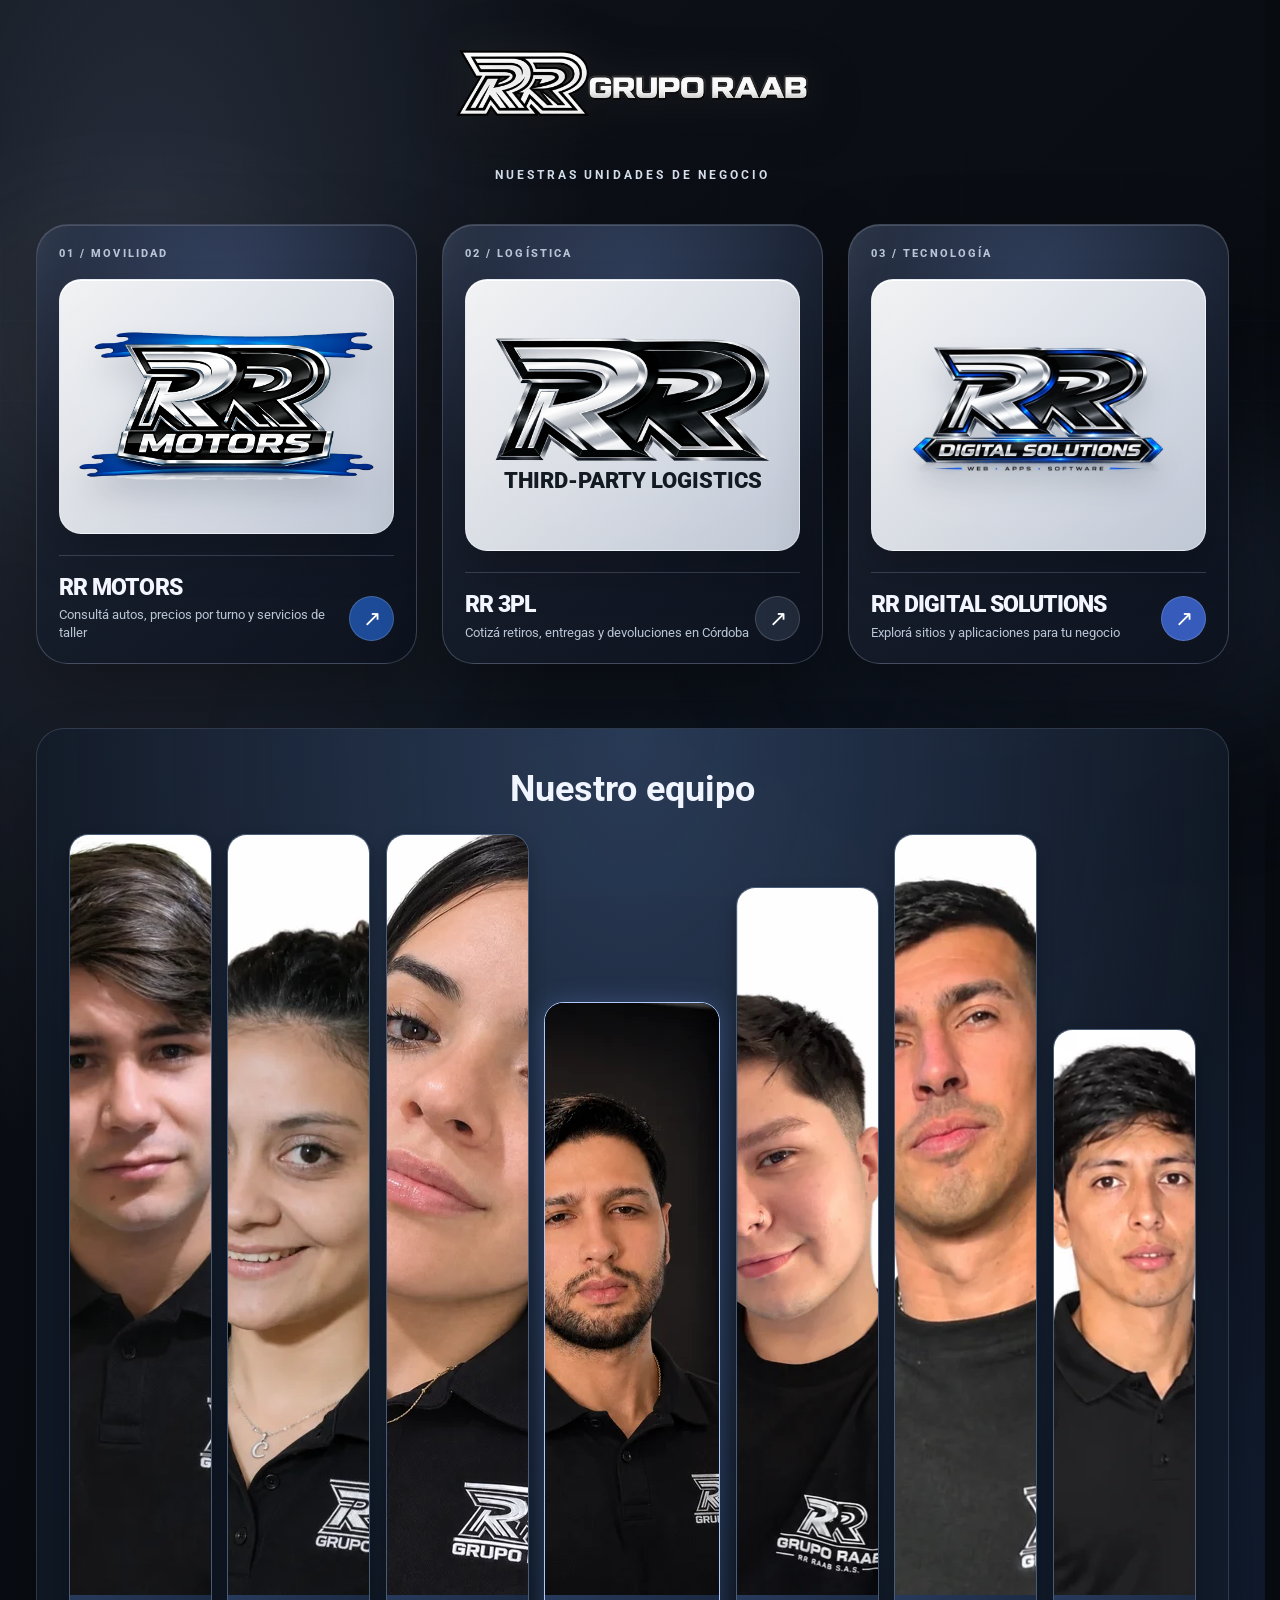
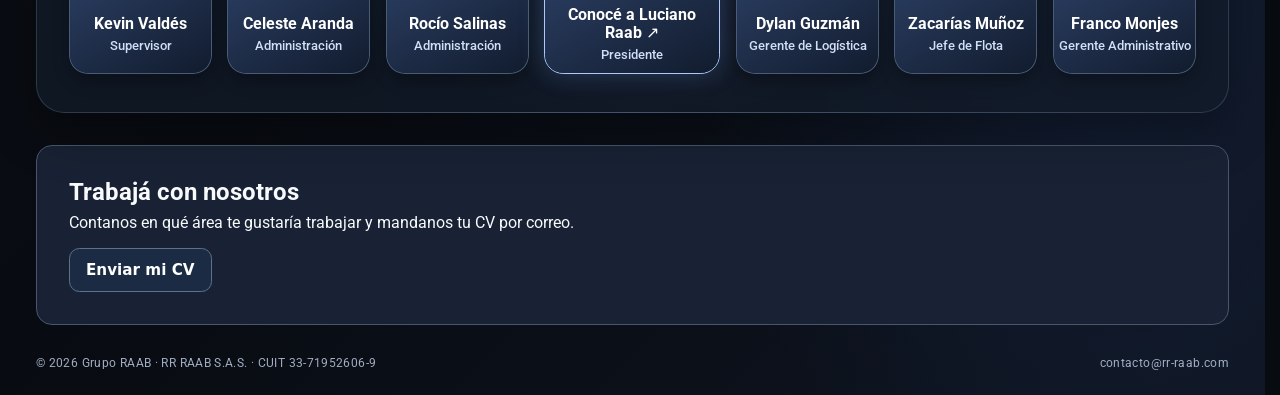
==== index.html @ 070a2633 "Mejora la comparación de vehículos y los accesos de consulta" ====
<!doctype html>
<html lang="es-AR">
<head>
  <meta charset="utf-8">
  <meta name="viewport" content="width=device-width,initial-scale=1">
  <meta name="theme-color" content="#0a0c10">
  <title>Grupo RAAB en Córdoba | Alquiler de autos, logística y software</title>
  <meta name="description" content="Grupo RAAB. Ingresá a RR Motors, RR Third-Party Logistics o RR Digital Solutions. Alquiler de vehículos, logística y desarrollo de páginas web y aplicaciones.">
  <meta name="robots" content="index,follow,max-image-preview:large">
  <link rel="canonical" href="https://rr-raab.com/">
  <link rel="icon" href="assets/favicon.svg" type="image/svg+xml">
  <link rel="preload" as="image" href="assets/grupo-raab-logo.png">
  <link rel="preconnect" href="https://fonts.googleapis.com">
  <link rel="preconnect" href="https://fonts.gstatic.com" crossorigin>
  <link href="https://fonts.googleapis.com/css2?family=Roboto:wght@400;500;600;700;800;900&display=swap" rel="stylesheet">
  <script>
    try {
      if (!location.hash && !matchMedia('(prefers-reduced-motion: reduce)').matches && !sessionStorage.getItem('rr_intro_seen')) {
        document.documentElement.classList.add('rr-preintro');
        window.rrIntroFallback = setTimeout(() => document.documentElement.classList.remove('rr-preintro'), 5000);
      }
    } catch {}
  </script>
  <link rel="stylesheet" href="portal.css">
  <meta property="og:type" content="website"><meta property="og:locale" content="es_AR">
  <meta property="og:site_name" content="Grupo RAAB"><meta property="og:title" content="Grupo RAAB en Córdoba | Alquiler de autos, logística y software">
  <meta property="og:description" content="RR Motors · RR Third-Party Logistics · RR Digital Solutions">
  <meta property="og:url" content="https://rr-raab.com/"><meta property="og:image" content="https://rr-raab.com/assets/grupo-raab-logo.png">
  <script type="application/ld+json">{"@context":"https://schema.org","@type":"Organization","name":"Grupo RAAB","url":"https://rr-raab.com/","logo":"https://rr-raab.com/assets/grupo-raab-logo.png","subOrganization":[{"@type":"Organization","name":"RR Motors","url":"https://rr-raab.com/motors/"},{"@type":"Organization","name":"RR Third-Party Logistics","url":"https://rr-raab.com/logistica/"},{"@type":"Organization","name":"RR Digital Solutions","url":"https://rr-raab.com/digital/"}]}</script>
  <link rel="stylesheet" href="consultation-dialog.css">
  <script src="consultation-dialog.js" defer></script>
  <script src="careers.js" defer></script>
</head>
<body>
  <div class="intro-scene" id="introScene" aria-label="Presentación de Grupo RAAB">
    <div class="intro-signature">
      <img class="intro-mark" src="assets/rr-monograma-intro.png" alt="RR" fetchpriority="high">
      <div class="intro-lockup">
        <img src="assets/grupo-raab-logo.png" alt="Grupo RAAB" width="1268" height="390">
      </div>
    </div>
    <button class="intro-skip" type="button" id="introSkip">Omitir animación</button>
  </div>
  <div class="ambient" aria-hidden="true"></div><div class="cursor-light" aria-hidden="true"></div>
  <main class="portal">
    <div class="portal-heading"><h1 class="sr-only">Grupo RAAB</h1>
      <img src="assets/grupo-raab-logo.png" alt="GRUPO RAAB" class="group-logo">
      <p>Nuestras unidades de negocio</p>
    </div>
    <nav class="choices" aria-label="Unidades de negocio de Grupo RAAB">
      <a class="choice-card motors" href="motors/" aria-label="Entrar al sitio de RR Motors">
        <span class="choice-number">01 / MOVILIDAD</span>
        <div class="logo-area"><img src="assets/rr-motors-transparent.png" alt="RR Motors"></div>
        <div class="choice-bottom"><div><h2>RR MOTORS</h2><p>Consultá autos, precios por turno y servicios de taller</p></div><span class="arrow" aria-hidden="true">↗</span></div>
      </a>
      <a class="choice-card logistica" href="logistica/" aria-label="Entrar al sitio de RR Third-Party Logistics">
        <span class="choice-number">02 / LOGÍSTICA</span>
        <div class="logo-area">
          <div class="logistics-lockup" aria-hidden="true">
            <div class="logistics-emblem"><img src="assets/rr-3pl-transparent.png" alt="Emblema de RR Third-Party Logistics"></div>
            <span>THIRD-PARTY LOGISTICS</span>
          </div>
        </div>
        <div class="choice-bottom"><div><h2>RR 3PL</h2><p>Cotizá retiros, entregas y devoluciones en Córdoba</p></div><span class="arrow" aria-hidden="true">↗</span></div>
      </a>
      <a class="choice-card digital" href="digital/" aria-label="Entrar al sitio de RR Digital Solutions">
        <span class="choice-number">03 / TECNOLOGÍA</span>
        <div class="logo-area"><img src="assets/rr-digital-transparent.webp" width="720" height="464" alt="RR Digital Solutions"></div>
        <div class="choice-bottom"><div><h2>RR DIGITAL SOLUTIONS</h2><p>Explorá sitios y aplicaciones para tu negocio</p></div><span class="arrow" aria-hidden="true">↗</span></div>
      </a>
    </nav>
    <section class="portal-team" aria-labelledby="team-title">
      <h2 id="team-title">Nuestro equipo</h2>
      <div class="team-grid">
        <figure class="team-person team-person--kevin" style="--step:6">
          <img src="assets/equipo/kevin.webp" width="423" height="760" loading="lazy" alt="Kevin Valdés, supervisor de Grupo RAAB" decoding="async">
          <figcaption><strong>Kevin Valdés</strong><span>Supervisor</span></figcaption>
        </figure>
        <figure class="team-person team-person--celeste" style="--step:4">
          <img src="assets/equipo/celeste.webp" width="407" height="760" loading="lazy" alt="Celeste Aranda, administración de Grupo RAAB" decoding="async">
          <figcaption><strong>Celeste Aranda</strong><span>Administración</span></figcaption>
        </figure>
        <figure class="team-person team-person--rocio" style="--step:2">
          <img src="assets/equipo/rocio.webp" width="570" height="760" loading="lazy" alt="Rocío Salinas, administración de Grupo RAAB" decoding="async">
          <figcaption><strong>Rocío Salinas</strong><span>Administración</span></figcaption>
        </figure>
        <figure class="team-person team-person--luciano" style="--step:0">
          <a class="profile-link" href="luciano-raab/?intro=lr" aria-label="Conocer a Luciano Raab, fundador y presidente de Grupo RAAB"><img src="assets/equipo/luciano.webp" width="620" height="592" loading="lazy" alt="Luciano Raab, presidente de Grupo RAAB" decoding="async"></a>
          <figcaption><strong><a href="luciano-raab/?intro=lr">Conocé a Luciano Raab ↗</a></strong><span>Presidente</span></figcaption>
        </figure>
        <figure class="team-person team-person--dylan" style="--step:1">
          <img src="assets/equipo/dylan.webp" width="620" height="707" loading="lazy" alt="Dylan Guzmán, gerente de logística de Grupo RAAB" decoding="async">
          <figcaption><strong>Dylan Guzmán</strong><span>Gerente de Logística</span></figcaption>
        </figure>
        <figure class="team-person team-person--zacarias" style="--step:3">
          <img src="assets/equipo/zacarias.webp" width="533" height="760" loading="lazy" alt="Zacarías Muñoz, jefe de flota de Grupo RAAB" decoding="async">
          <figcaption><strong>Zacarías Muñoz</strong><span>Jefe de Flota</span></figcaption>
        </figure>
        <figure class="team-person team-person--franco" style="--step:5">
          <img src="assets/equipo/franco.webp" width="511" height="565" loading="lazy" alt="Franco Monjes, gerente administrativo de Grupo RAAB" decoding="async">
          <figcaption><strong>Franco Monjes</strong><span>Gerente Administrativo</span></figcaption>
        </figure>
      </div>
    </section>
    <section class="portal-careers" id="sumate" aria-labelledby="careers-title">
      <div>
        <h2 id="careers-title">Trabajá con nosotros</h2>
        <p>Contanos en qué área te gustaría trabajar y mandanos tu CV por correo.</p>
      </div>
      <form class="careers-form" id="careersForm" data-dialog-title="Enviar mi CV" action="mailto:contacto@rr-raab.com" method="post" enctype="text/plain">
        <label>Nombre y apellido <input name="nombre" autocomplete="name" maxlength="100" required></label>
        <label>Área de interés
          <select name="area" required>
            <option value="">Elegí un área</option>
            <option>RR Motors</option><option>RR Logística</option><option>RR Digital Solutions</option><option>Otra área</option>
          </select>
        </label>
        <label>Presentación (opcional) <textarea name="presentacion" rows="3" maxlength="500"></textarea></label>
        <p>Se abrirá un borrador en tu correo. Adjuntá tu CV, preferentemente en PDF, antes de enviarlo a <a href="mailto:contacto@rr-raab.com">contacto@rr-raab.com</a>.</p>
        <button type="submit" class="consultation-open">Abrir correo para adjuntar mi CV</button>
      </form>
    </section>
    <footer class="portal-footer"><span>© 2026 Grupo RAAB · RR RAAB S.A.S. · CUIT 33-71952606-9</span><a href="mailto:contacto@rr-raab.com">contacto@rr-raab.com</a></footer>
  </main>
  <script src="portal-intro.js" defer></script>
  <script src="team.js" defer></script>
</body>
</html>
---- portal.css ----
:root{font-family:Roboto,Arial,sans-serif;color:#f6f8fb;background:#080b10;font-synthesis:none}
*{box-sizing:border-box}body{margin:0;min-width:320px;min-height:100svh;overflow-x:hidden}a{text-decoration:none;color:inherit}img{display:block;max-width:100%}
body{background:radial-gradient(ellipse 45% 55% at 14% 20%,#4f5f7942,transparent 75%),radial-gradient(ellipse 44% 58% at 88% 75%,#3763ae28,transparent 76%),linear-gradient(130deg,#11151c,#080a0e 58%,#10151e)}
body::before{content:"";position:fixed;inset:0;background:linear-gradient(#ffffff06 1px,transparent 1px),linear-gradient(90deg,#ffffff06 1px,transparent 1px);background-size:80px 80px;mask-image:linear-gradient(180deg,transparent,#0008 35%,transparent 92%);pointer-events:none}
.ambient{position:fixed;inset:-15%;pointer-events:none;background:radial-gradient(ellipse 22% 20% at 20% 42%,#ffffff19,transparent 80%),radial-gradient(ellipse 30% 20% at 79% 62%,#587db83b,transparent 80%);filter:blur(75px);animation:ambient 20s ease-in-out 1 alternate}
.portal{position:relative;z-index:1;display:flex;flex-direction:column;justify-content:center;min-height:100svh;width:min(1360px,calc(100% - 72px));margin:auto;padding:36px 0 25px}
.portal-heading{text-align:center;margin:0 auto 38px;display:flex;flex-direction:column;align-items:center}
.group-logo{width:clamp(230px,26vw,390px);max-height:105px;object-fit:contain;filter:drop-shadow(0 15px 25px #0009)}
.portal-heading p{color:#bec6d2;font-size:.81rem;letter-spacing:.24em;text-transform:uppercase;margin:22px 0 0;font-weight:700}
.choices{display:grid;grid-template-columns:repeat(3,minmax(0,1fr));gap:22px}
.choice-card{position:relative;min-width:0;min-height:416px;border:1px solid #ffffff8c;border-radius:32px;padding:23px;display:flex;flex-direction:column;background:linear-gradient(150deg,#f8fafdf2,#e7ebf1f0);color:#101720;box-shadow:0 28px 60px #0004,inset 0 2px 3px #fff9;overflow:hidden;transition:transform .45s cubic-bezier(.2,.85,.25,1),box-shadow .45s,border-color .45s}
.choice-card:before{content:"";position:absolute;inset:0;background:radial-gradient(ellipse at 40% 30%,#fff,transparent 72%);opacity:.75;pointer-events:none}
.choice-card:after{content:"";position:absolute;left:-40%;top:-80%;height:210%;width:40%;transform:rotate(17deg);background:linear-gradient(90deg,transparent,#ffffffb9,transparent);filter:blur(16px);transition:left .75s ease;pointer-events:none}
.choice-card:hover{transform:translateY(-9px);border-color:#fff;box-shadow:0 40px 78px #0008,inset 0 2px 3px #fff}
.choice-card:hover:after{left:145%}
.choice-card:focus-visible{outline:3px solid #8cbcff;outline-offset:5px}
.choice-number,.logo-area,.choice-bottom{position:relative;z-index:1}
.choice-number{font-size:.69rem;font-weight:800;letter-spacing:.19em;color:#667181}
.logo-area{flex:1;min-height:245px;display:flex;align-items:center;justify-content:center;padding:6px 5px;}
.logo-area img{object-fit:contain;width:100%;max-height:235px;filter:drop-shadow(0 16px 15px #1113);transition:transform .4s}
.choice-card:hover .logo-area img{transform:scale(1.04)}
.logistica .logo-area img{max-height:205px}
.digital .logo-area img{max-height:230px}
.choice-bottom{display:flex;align-items:flex-end;justify-content:space-between;border-top:1px solid #1e2d3a23;padding-top:18px;gap:6px}
.choice-bottom h1,.choice-bottom h2{font-size:clamp(1.25rem,2vw,1.66rem);line-height:1.12;margin:0 0 6px;font-weight:900;letter-spacing:-.04em}
.choice-bottom p{color:#626d7a;font-size:.83rem;margin:0;line-height:1.3}
.arrow{width:45px;height:45px;border-radius:50%;display:grid;place-items:center;font-size:1.35rem;background:#141920;color:#fff;flex-shrink:0}
.digital .arrow{background:#124494}
.portal-footer{display:flex;justify-content:space-between;gap:20px;margin-top:31px;color:#99a4b4;font-size:.77rem;letter-spacing:.03em}
.portal-footer a:hover{text-decoration:underline;color:white}
@keyframes ambient{to{transform:translate(4%,-2%) scale(1.08)}}
@media(max-width:940px){.portal{width:min(740px,calc(100% - 42px));justify-content:flex-start;padding-top:45px}.choices{grid-template-columns:1fr;gap:14px}.choice-card{min-height:225px;border-radius:27px;display:grid;grid-template-columns:55% 45%;padding:19px 20px;grid-template-rows:auto 1fr}.choice-number{grid-column:1/-1}.logo-area{grid-column:1;min-height:155px;grid-row:2;padding:8px 12px 4px 0}.logo-area img,.logistica .logo-area img,.digital .logo-area img{height:142px;max-height:142px}.choice-bottom{grid-column:2;grid-row:2;align-self:stretch;justify-content:center;align-items:flex-start;flex-direction:column;padding:0 0 0 10px;border-top:0;border-left:1px solid #1e2d3a23}.choice-bottom h1,.choice-bottom h2{font-size:1.38rem}.arrow{width:37px;height:37px;margin-top:14px;font-size:1.1rem}.portal-heading{margin-bottom:28px}}
@media(max-width:530px){.portal{width:calc(100% - 26px);padding:30px 0 22px}.portal-heading{margin-bottom:24px}.group-logo{width:235px}.portal-heading p{letter-spacing:.12em;font-size:.72rem;margin-top:16px}.choice-card{min-height:203px;padding:15px 13px;grid-template-columns:52% 48%;border-radius:22px}.choice-number{font-size:.59rem}.logo-area{min-height:138px}.logo-area img,.logistica .logo-area img,.digital .logo-area img{height:120px;max-height:120px}.choice-bottom h1,.choice-bottom h2{font-size:1.12rem}.choice-bottom p{font-size:.73rem}.portal-footer{margin-top:24px;font-size:.67rem;flex-direction:column;align-items:center;gap:8px}}
@media(prefers-reduced-motion:reduce){*,*:before,*:after{animation:none!important;transition:none!important}}

.sr-only{position:absolute!important;width:1px;height:1px;padding:0;margin:-1px;overflow:hidden;clip:rect(0,0,0,0);white-space:nowrap;border:0}

/* Refinamiento premium de la portada original: mantiene tarjetas y logos */
.portal-heading{animation:entrance .72s both cubic-bezier(.18,.82,.25,1)}
.group-logo{filter:drop-shadow(0 12px 28px rgba(0,0,0,.48)) drop-shadow(0 0 18px rgba(255,255,255,.07))}
.portal-heading p{color:#d2d7e0}
.choice-card{backdrop-filter:blur(8px) saturate(1.2);-webkit-backdrop-filter:blur(8px) saturate(1.2);background:linear-gradient(155deg,rgba(255,255,255,.96),rgba(229,234,241,.93));animation:card-rise .65s both cubic-bezier(.18,.82,.25,1)}
.choice-card:nth-child(1){animation-delay:.11s}
.choice-card:nth-child(2){animation-delay:.20s}
.choice-card:nth-child(3){animation-delay:.29s}
.choice-card .logo-area::after{content:"";position:absolute;inset:7% 5% 8%;border-radius:50%;background:radial-gradient(ellipse at center,rgba(255,255,255,.5),transparent 68%);filter:blur(14px);z-index:-1;pointer-events:none}
.choice-card:hover .logo-area img{transform:translateY(-5px) scale(1.04)}
.choice-card .arrow{transition:transform .25s,background .25s}
.choice-card:hover .arrow{transform:translate(2px,-2px)}
.choice-card.motors .arrow{background:#1e4c99}
.choice-card.logistica .arrow{background:#151b25}
.choice-card.digital .arrow{background:#3156bf}
.portal-footer{opacity:.93}
@keyframes entrance{from{opacity:0;transform:translateY(-14px)}to{opacity:1;transform:translateY(0)}}
@keyframes card-rise{from{opacity:0;transform:translateY(24px)}to{opacity:1;transform:translateY(0)}}
@media(prefers-reduced-motion:reduce){.portal-heading,.choice-card{animation:none}}

/* Portal Grupo RAAB · refinamiento fiel al original */
body{background:radial-gradient(ellipse 46% 58% at 12% 15%,rgba(91,104,131,.34),transparent 76%),radial-gradient(ellipse 44% 50% at 88% 75%,rgba(47,85,156,.20),transparent 76%),linear-gradient(135deg,#0e1219,#080b11 60%,#0e1420)}
.cursor-light{pointer-events:none;position:fixed;top:0;left:0;width:420px;height:420px;border-radius:50%;background:radial-gradient(circle,rgba(93,125,183,.13) 0%,rgba(93,125,183,.045) 31%,transparent 66%);filter:blur(8px);opacity:0;z-index:0;transition:opacity .45s ease;}
.cursor-light.visible{opacity:1}
.portal{z-index:2;width:min(1410px,calc(100% - 72px))}
.portal-heading{margin-bottom:42px}
.group-logo{width:clamp(260px,28vw,425px);max-height:116px}
.portal-heading p{font-size:.76rem;letter-spacing:.24em;color:#d5deeb}
.choices{gap:25px;perspective:1600px}
.choice-card{min-height:442px;transform:perspective(1100px) rotateX(var(--rx,0deg)) rotateY(var(--ry,0deg));transform-style:preserve-3d;box-shadow:0 28px 60px rgba(0,0,0,.38),inset 0 1px 0 #fff}
.choice-card:before{background:radial-gradient(ellipse 72% 66% at var(--mx,40%) var(--my,30%),#fff 0%,rgba(255,255,255,.34) 62%,transparent 96%);opacity:.75}
.choice-card:hover{transform:perspective(1100px) translateY(-7px) rotateX(var(--rx,0deg)) rotateY(var(--ry,0deg));box-shadow:0 43px 85px rgba(0,0,0,.42),inset 0 1px 0 #fff}
.logo-area{min-height:265px}
.logo-area img{filter:drop-shadow(0 22px 22px rgba(13,24,42,.17))}
.choice-bottom h2{font-weight:900}
.choice-bottom p{color:#536273}
.choice-number{color:#596b81}
.arrow{transition:background .25s ease,transform .25s ease}
.choice-card:hover .arrow{transform:translate(2px,-2px) rotate(5deg)}
@media(max-width:940px){.choice-card{min-height:230px;transform:none!important}.choice-card:hover{transform:translateY(-3px)!important}.logo-area{min-height:155px}}
@media(max-width:530px){.portal{width:calc(100% - 26px)}.group-logo{width:260px}.portal-heading p{letter-spacing:.11em}.choice-card{min-height:203px}.logo-area{min-height:138px}}
@media(prefers-reduced-motion:reduce){.cursor-light{display:none}.choice-card{transform:none!important}}
/* Entrada escalonada sin interferir con el seguimiento 3D del cursor */
.choice-card{animation:card-fade .65s both cubic-bezier(.18,.82,.25,1)}
@keyframes card-fade{from{opacity:0;filter:blur(6px)}to{opacity:1;filter:blur(0)}}
@media(prefers-reduced-motion:reduce){.choice-card{animation:none}}

/* V3: apertura RR -> GRUPO RAAB y ambientación refinada, sin alterar las tres tarjetas. */
.intro-scene { display:none; position:fixed; inset:0; z-index:9999; isolation:isolate;
  background:linear-gradient(145deg,#111720 0%,#05070c 52%,#0e1420 100%);
  overflow:hidden; align-items:center; justify-content:center; }
.rr-preintro .intro-scene {display:flex}
.rr-preintro body {overflow:hidden}


.intro-skip {position:absolute;z-index:2;bottom:25px;right:clamp(15px,4vw,50px);padding:12px 18px;border-radius:999px;border:1px solid rgba(255,255,255,.22);background:rgba(255,255,255,.055);color:#ccd5e2;font:700 12px Roboto,Arial,sans-serif;letter-spacing:.04em;backdrop-filter:blur(8px);cursor:pointer}
.intro-skip:hover,.intro-skip:focus-visible {background:rgba(255,255,255,.15);color:white}
.rr-intro-complete .intro-scene {display:flex;animation:rrIntroFade .3s both;pointer-events:none}
.choice-card {transition:transform .5s cubic-bezier(.2,.8,.2,1),box-shadow .45s,border-color .45s,background .45s}
.choice-card .logo-area img {transition:transform .55s cubic-bezier(.2,.8,.2,1)}
.choice-card:focus-visible {outline:3px solid #a8c5ff}
.choice-card:hover .logo-area img {transform:scale(1.055) translateY(-4px)}
body::after {content:"";position:fixed;inset:0;pointer-events:none;background:radial-gradient(ellipse at 50% 120%,rgba(69,108,170,.12),transparent 54%);z-index:0;animation:rrBackdropBreathe 16s ease-in-out 1 alternate}
@keyframes rrIntroFade {from{opacity:1}to{opacity:0}}
@keyframes rrBackdropBreathe {from{opacity:.5;transform:translateY(0)}to{opacity:1;transform:translateY(-2%)}}
@media(max-width:520px){.intro-skip{bottom:20px;right:17px}}
@media(prefers-reduced-motion:reduce){.intro-scene {display:none!important}.rr-preintro .portal{opacity:1!important;transform:none!important}.rr-intro-complete .portal{animation:none!important}body::after{animation:none}}


/* Grupo RAAB V6 · arquitectura visual premium y legibilidad de cada marca */
.choice-card,.choice-card:hover{color:#f4f7ff}
.choice-card{padding:22px;min-height:440px;border:1px solid rgba(208,224,255,.22);background:linear-gradient(140deg,rgba(33,40,55,.90),rgba(12,18,30,.91))!important;backdrop-filter:blur(8px) saturate(120%);-webkit-backdrop-filter:blur(8px) saturate(120%);box-shadow:inset 0 1px 0 rgba(255,255,255,.16),0 32px 74px rgba(0,0,0,.38)}
.choice-card::before{background:radial-gradient(ellipse 85% 75% at var(--mx,50%) var(--my,15%),rgba(126,164,245,.23),transparent 77%)!important;opacity:1}
.choice-card::after{background:linear-gradient(90deg,transparent,rgba(194,220,255,.17),transparent);filter:blur(18px)}
.choice-card:hover{border-color:rgba(197,220,255,.59);box-shadow:inset 0 1px 0 rgba(255,255,255,.22),0 35px 82px rgba(0,0,0,.52),0 0 42px rgba(50,95,195,.09)}
.choice-number{color:#b8c4d6;font-size:.68rem}
.logo-area{position:relative;border:1px solid rgba(246,250,255,.5);border-radius:22px;margin:19px 0 21px;padding:16px 17px;min-height:242px;background:linear-gradient(135deg,rgba(255,255,255,.94),rgba(217,225,239,.88));box-shadow:0 22px 44px rgba(0,0,0,.20),inset 0 1px 0 #fff;overflow:hidden;backdrop-filter:blur(8px);-webkit-backdrop-filter:blur(8px)}
.logo-area:before{content:"";position:absolute;inset:0;background:radial-gradient(ellipse at 52% 0%,rgba(255,255,255,.94),transparent 75%);pointer-events:none}
.logo-area::after{opacity:.18;filter:blur(28px)}
.logo-area img{position:relative;z-index:2;max-height:205px;filter:drop-shadow(0 18px 14px rgba(26,37,59,.15))}
.logistica .logo-area img{max-height:193px}
.digital .logo-area img{max-height:185px}
.choice-bottom{border-color:rgba(204,220,255,.19);padding-top:19px}
.choice-bottom h2{font-size:clamp(1.22rem,1.8vw,1.65rem);color:#f3f6ff}
.choice-bottom p{color:#b9c5d5}
.choice-card .arrow{color:white;border:1px solid rgba(255,255,255,.16);background:#192f5c}
.choice-card.logistica .arrow{background:#222b3b}
.choice-card.digital .arrow{background:#365bbb}
.portal-footer{color:#aebbd0}
@media(max-width:940px){.choice-card{min-height:230px}.logo-area{grid-column:1;grid-row:2;min-height:155px;margin:8px 8px 2px 0;padding:9px}.logo-area img,.logistica .logo-area img,.digital .logo-area img{max-height:132px}.choice-bottom{padding-left:15px;border-left:1px solid rgba(204,220,255,.19);border-top:0}}
@media(max-width:530px){.choice-card{min-height:218px;padding:13px}.logo-area{min-height:130px;margin:9px 6px 1px 0}.logo-area img,.logistica .logo-area img,.digital .logo-area img{max-height:118px}.choice-bottom h2{font-size:1.05rem}}
@media(prefers-reduced-motion:reduce){.choice-card{transform:none!important}}

.portal-team {
  margin-top: clamp(36px, 5vw, 72px);
  padding: clamp(22px, 3vw, 42px) clamp(12px, 2.5vw, 36px);
  border: 1px solid #a6bee233;
  border-radius: 28px;
  background: radial-gradient(ellipse at top, #34456870, transparent 70%), #131b29;
  box-shadow: 0 22px 48px #0004;
}

.portal-team h2 {
  margin: 0 0 24px;
  text-align: center;
  color: #f1f5ff;
  font-size: clamp(1.45rem, 3vw, 2.25rem);
}

.team-grid {
  display: grid;
  grid-template-columns: repeat(3, minmax(0, 1fr)) minmax(0, 1.23fr) repeat(3, minmax(0, 1fr));
  align-items: end;
  gap: clamp(6px, 1.2vw, 16px);
}

.team-person {
  position: relative;
  margin: 0;
  overflow: hidden;
  border: 1px solid #a6bee25c;
  border-radius: clamp(8px, 1.5vw, 20px);
  background: #111a29;
  box-shadow: 0 8px 16px #0004;
}

.team-person--luciano {
  border-color: #aec9fa;
  box-shadow: 0 0 24px #709ffa42;
}

.team-person img {
  width: 100%;
  aspect-ratio: 3 / 4;
  object-fit: cover;
  object-position: center top;
}

.team-person figcaption {
  position: relative;
  text-align: center;
  padding: 9px 2px;
  color: #fff;
  font-size: clamp(.875rem, 1.4vw, 1.1rem);
  font-weight: 700;
}

.team-person--luciano figcaption { background: #243b60; }

@media (prefers-reduced-motion: no-preference) {
  .portal-team.is-visible .team-person {
    animation: team-enter 500ms cubic-bezier(.2,.75,.3,1) both;
    animation-delay: calc(var(--step) * 110ms);
  }
}

@keyframes team-enter {
  from { opacity: 0; transform: translateY(18px) scale(.97); }
  to { opacity: 1; transform: translateY(0) scale(1); }
}

/* Retratos completos y fondo de vidrio esmerilado. */
.portal-team {
  background: radial-gradient(ellipse at 50% 0%, #6389c64d, transparent 72%), #131b29c9;
  backdrop-filter: blur(8px);
}

.team-person {
  background: #18263ce8;
  transition: translate 280ms ease, box-shadow 280ms ease, border-color 280ms ease;
}

.team-person img {
  aspect-ratio: 2 / 3;
  object-fit: cover;
  object-position: var(--portrait-position, center);
}

.team-person--kevin { --portrait-position: center top; }
.team-person--celeste { --portrait-position: center 35%; }
.team-person--luciano { --portrait-position: 63% center; }
.team-person--dylan img { scale: -1 1; }

.team-person figcaption {
  display: grid;
  align-content: center;
  gap: 5px;
  min-height: 78px;
  padding: 9px 4px;
  background: linear-gradient(150deg, #2d4167c9, #111b2de8);
}

.team-person figcaption strong {
  font-size: clamp(.875rem, 1.25vw, 1.05rem);
  line-height: 1.15;
}

.team-person figcaption span {
  color: #d0def6;
  font-size: .79rem;
  font-weight: 500;
  line-height: 1.2;
}

@media (max-width: 820px) {
  .team-grid {
    grid-template-columns: repeat(2, minmax(0, 1fr));
    grid-template-areas: "luciano luciano" "rocio dylan" "celeste zacarias" "kevin franco";
    align-items: stretch;
    gap: 12px;
  }
  .team-person { display: flex; flex-direction: column; border-radius: 14px; }
  .team-person img { display: block; aspect-ratio: 4 / 5; object-position: center top; }
  .team-person figcaption { flex: 1; min-height: 65px; padding: 10px 5px; }
  .team-person--luciano {
    grid-area: luciano;
    display: grid;
    grid-template-columns: minmax(0, 45%) minmax(0, 1fr);
    align-items: stretch;
  }
  .team-person--luciano img { aspect-ratio: 1; }
  .team-person--luciano figcaption { text-align: left; padding: 16px; }
  .team-person--luciano strong { font-size: clamp(1.05rem, 4vw, 1.65rem); }
  .team-person--rocio { grid-area: rocio; }
  .team-person--dylan { grid-area: dylan; }
  .team-person--celeste { grid-area: celeste; }
  .team-person--zacarias { grid-area: zacarias; }
  .team-person--kevin { grid-area: kevin; }
  .team-person--franco { grid-area: franco; }
}

@media (prefers-reduced-motion: no-preference) {
  .portal-team.is-visible .team-person {
    animation: team-enter 760ms cubic-bezier(.19,.8,.24,1) both;
    animation-delay: calc(var(--step) * 125ms);
  }
}

@media (hover: hover) and (prefers-reduced-motion: no-preference) {
  .team-person:hover {
    translate: 0 -5px;
    border-color: #bad4ff;
    box-shadow: 0 10px 26px #3778dc54;
  }
}

@keyframes team-enter {
  from { opacity: 0; filter: blur(16px); transform: translateY(25px) scale(.92); }
  to { opacity: 1; filter: none; transform: none; }
}

/* Preserve the original emblem and render clean lettering over the glass. */
.logistics-lockup {
  position: relative;
  z-index: 2;
  width: min(100%, 360px);
  text-align: center;
  container-type: inline-size;
}

.logistics-emblem {
  aspect-ratio: 996 / 440;
  overflow: hidden;
}

.logistica .logistics-emblem img {
  display: block;
  width: 100%;
  height: auto;
  max-height: none;
  filter: none;
}

.logistics-lockup span {
  display: block;
  color: #141a22;
  font-size: 7.3cqw;
  font-weight: 900;
  white-space: nowrap;
}

@media (prefers-reduced-motion: no-preference) {
  .choice-card .logo-area { overflow: hidden; }
  .choice-card .logo-area::before {
    content: "";
    position: absolute;
    inset: 0;
    z-index: 3;
    pointer-events: none;
    background: linear-gradient(112deg, transparent 40%, #ffffff40 49%, transparent 59%);
    transform: translateX(-110%);
  }
  .choice-card:is(:hover, :focus-visible) .logo-area::before {
    animation: choice-reflection 850ms ease-out both;
  }


}

@keyframes choice-reflection {
  to { transform: translateX(110%); }
}
html{scrollbar-gutter:stable}.team-person .profile-link{display:block}.profile-link:focus-visible{outline:3px solid white;outline-offset:-4px}

.intro-signature {
  display: grid;
  justify-items: center;
  gap: clamp(10px, 3vw, 22px);
  width: min(480px, 78vw);
}
.intro-mark { width: 80%; height: auto; }
.intro-lockup {
  position: relative;
  width: 100%;
  aspect-ratio: 780 / 104;
  overflow: hidden;
}
.intro-lockup img {
  position: absolute;
  right: 0;
  top: -126.92%;
  width: 162.56%;
  max-width: none;
  height: auto;
}
.intro-lockup::after {
  content: "";
  position: absolute;
  inset: 0;
  background: linear-gradient(115deg, transparent 36%, #e2efff85 50%, transparent 64%);
  mask: url("assets/grupo-raab-logo.png") right 46% / 162.56% auto no-repeat;
  background-size: 260% 100%;
  animation: intro-sheen .42s .44s ease both;
}
.intro-scene { background: radial-gradient(ellipse at center, #253149, #0b1019 52%, #07090e); }
@media (prefers-reduced-motion: no-preference) {
  .intro-mark { animation: intro-arrival .34s ease-out both; }
  .intro-lockup { animation: intro-arrival .35s .28s ease-out both; }
}
@keyframes intro-arrival {
  from { opacity: 0; transform: translateY(12px) scale(.96); }
  to { opacity: 1; transform: none; }
}
@keyframes intro-sheen {
  0% { opacity: 0; background-position: 100% 0; }
  40% { opacity: 1; }
  100% { opacity: 0; background-position: 0 0; }
}

.portal-careers {
  margin-top: 2rem;
  padding: clamp(1rem, 4vw, 2rem);
  border: 1px solid #49566c;
  border-radius: 1rem;
  background: #182234;
  color: #f8fafc;
}
.portal-careers h2 { margin: 0 0 .45rem; }
.portal-careers p { margin: 0 0 1rem; }
.careers-form, .careers-form label { display: grid; gap: .6rem; }
.careers-form :is(input, select, textarea) {
  width: 100%;
  min-height: 44px;
  padding: .6rem;
  border: 1px solid #8794a8;
  border-radius: .5rem;
  background: #fff;
  color: #151b2a;
  font: inherit;
}
.careers-form a { color: inherit; text-decoration: underline; overflow-wrap: anywhere; }

@media (max-width: 530px) {
  .choice-bottom, .choice-bottom > div, .team-person { min-width: 0; }
  .choice-bottom :is(h2,p), .team-person figcaption { overflow-wrap: anywhere; }
  .portal-careers { margin-top: 1.25rem; }
}

/* The gradients retain their appearance without animated full-screen layers. */
.ambient, body::after { animation: none; }
.choice-card, .choice-card .logo-area {
  backdrop-filter: none;
  -webkit-backdrop-filter: none;
}
---- consultation-dialog.css ----
.consultation-layout {
  grid-template-columns: minmax(0, 1fr);
  gap: 1.25rem;
}
.consultation-open,
.consultation-close {
  justify-self: start;
  padding: .6rem 1rem;
  border: 1px solid #607087;
  border-radius: .65rem;
  background: #1a2b43;
  color: #fff;
  font: 700 .95rem/1.4 system-ui, sans-serif;
  min-height: 44px;
  cursor: pointer;
}
.consultation-dialog {
  width: min(44rem, calc(100% - 2rem));
  max-height: calc(100% - 2rem);
  max-height: calc(100dvh - 2rem);
  margin: auto;
  padding: clamp(.8rem, 3vw, 1.5rem);
  border: 1px solid #9aa8ba;
  border-radius: 1rem;
  background: #f4f7fc;
  color: #151b2a;
  overflow: auto;
  overscroll-behavior: contain;
}
.consultation-dialog::backdrop { background: rgb(8 14 24 / .75); }
.consultation-dialog-header {
  display: flex;
  justify-content: space-between;
  align-items: center;
  gap: .75rem;
  margin-bottom: 1rem;
}
.consultation-dialog-header h2 {
  color: inherit;
  font-size: clamp(1.15rem, 4vw, 1.65rem);
  margin: 0;
}
.consultation-dialog form { margin: 0; min-width: 0; }
:root:has(.consultation-dialog[open]) { overflow: hidden; }

.consultation-dialog [hidden],
.contact-form [hidden] { display: none !important; }
.consultation-dialog > form {
  padding: clamp(.75rem, 3vw, 1.25rem);
  box-shadow: none;
}
.consultation-dialog textarea {
  width: 100%;
  padding: .75rem;
  border: 1px solid #aeb9c9;
  border-radius: .65rem;
  font: inherit;
  resize: vertical;
}
.consultation-dialog-header {
  position: sticky;
  top: 0;
  z-index: 2;
  background: #f4f7fc;
  padding-bottom: .5rem;
}
@media (max-width: 600px) {
  .consultation-dialog { width: calc(100% - 1rem); }
  .consultation-dialog :is(input, select, textarea) { font-size: 16px; }
  .consultation-dialog :is(.form-grid,.form-row) { grid-template-columns: minmax(0, 1fr); }
}

:where(.consultation-open, .consultation-close, .consultation-dialog :is(input, select, textarea, button, a)):focus-visible {
  outline: 3px solid #4b79c1;
  outline-offset: 2px;
}
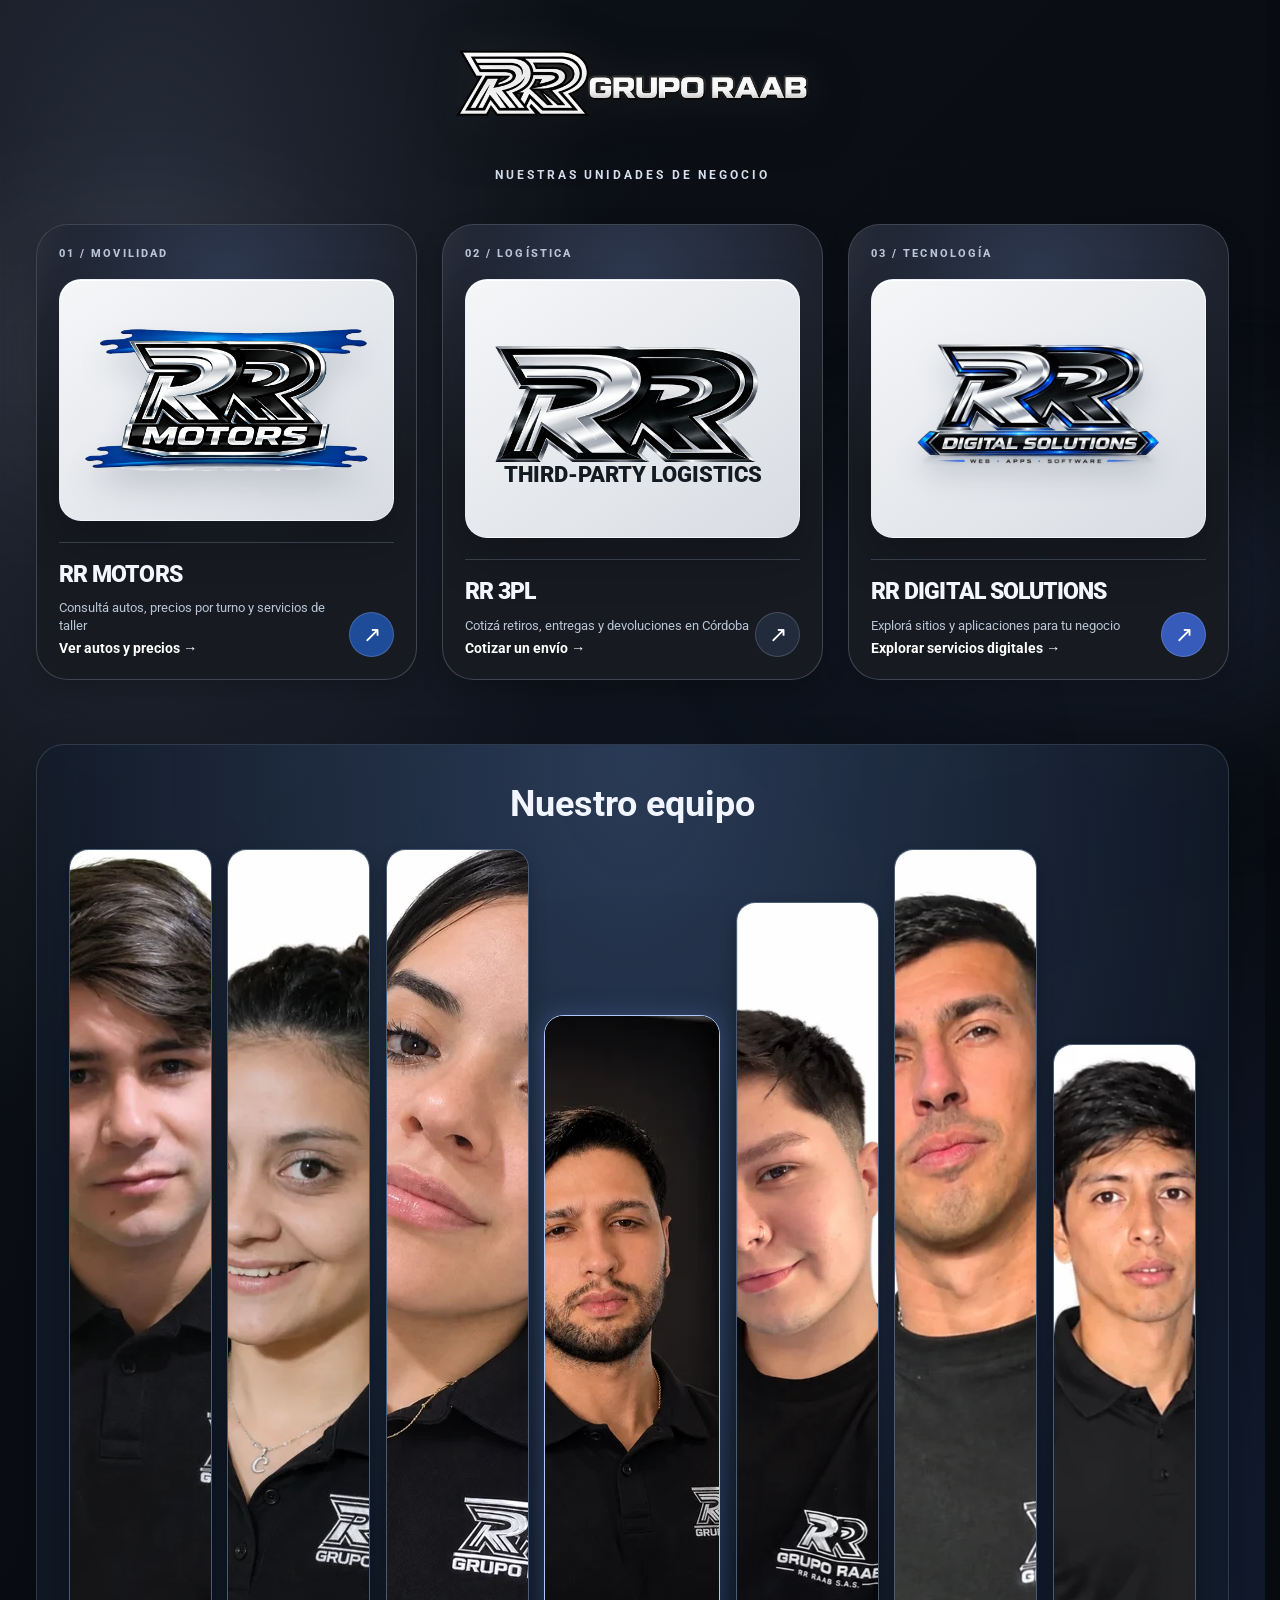
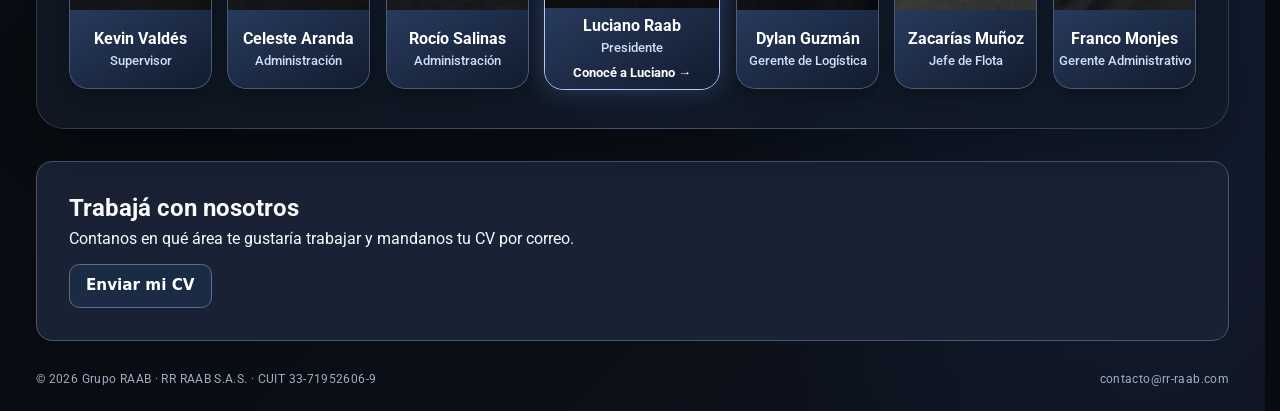
==== commit a1699144: "Refina el diseño y la navegación de Grupo RAAB" ====
--- a/index.html
+++ b/index.html
@@ -51,7 +51,7 @@
       <a class="choice-card motors" href="motors/" aria-label="Entrar al sitio de RR Motors">
         <span class="choice-number">01 / MOVILIDAD</span>
         <div class="logo-area"><img src="assets/rr-motors-transparent.png" alt="RR Motors"></div>
-        <div class="choice-bottom"><div><h2>RR MOTORS</h2><p>Consultá autos, precios por turno y servicios de taller</p></div><span class="arrow" aria-hidden="true">↗</span></div>
+        <div class="choice-bottom"><div><h2>RR MOTORS</h2><p>Consultá autos, precios por turno y servicios de taller</p><span class="choice-action">Ver autos y precios →</span></div><span class="arrow" aria-hidden="true">↗</span></div>
       </a>
       <a class="choice-card logistica" href="logistica/" aria-label="Entrar al sitio de RR Third-Party Logistics">
         <span class="choice-number">02 / LOGÍSTICA</span>
@@ -61,12 +61,12 @@
             <span>THIRD-PARTY LOGISTICS</span>
           </div>
         </div>
-        <div class="choice-bottom"><div><h2>RR 3PL</h2><p>Cotizá retiros, entregas y devoluciones en Córdoba</p></div><span class="arrow" aria-hidden="true">↗</span></div>
+        <div class="choice-bottom"><div><h2>RR 3PL</h2><p>Cotizá retiros, entregas y devoluciones en Córdoba</p><span class="choice-action">Cotizar un envío →</span></div><span class="arrow" aria-hidden="true">↗</span></div>
       </a>
       <a class="choice-card digital" href="digital/" aria-label="Entrar al sitio de RR Digital Solutions">
         <span class="choice-number">03 / TECNOLOGÍA</span>
         <div class="logo-area"><img src="assets/rr-digital-transparent.webp" width="720" height="464" alt="RR Digital Solutions"></div>
-        <div class="choice-bottom"><div><h2>RR DIGITAL SOLUTIONS</h2><p>Explorá sitios y aplicaciones para tu negocio</p></div><span class="arrow" aria-hidden="true">↗</span></div>
+        <div class="choice-bottom"><div><h2>RR DIGITAL SOLUTIONS</h2><p>Explorá sitios y aplicaciones para tu negocio</p><span class="choice-action">Explorar servicios digitales →</span></div><span class="arrow" aria-hidden="true">↗</span></div>
       </a>
     </nav>
     <section class="portal-team" aria-labelledby="team-title">
@@ -86,7 +86,7 @@
         </figure>
         <figure class="team-person team-person--luciano" style="--step:0">
           <a class="profile-link" href="luciano-raab/?intro=lr" aria-label="Conocer a Luciano Raab, fundador y presidente de Grupo RAAB"><img src="assets/equipo/luciano.webp" width="620" height="592" loading="lazy" alt="Luciano Raab, presidente de Grupo RAAB" decoding="async"></a>
-          <figcaption><strong><a href="luciano-raab/?intro=lr">Conocé a Luciano Raab ↗</a></strong><span>Presidente</span></figcaption>
+          <figcaption><strong><a href="luciano-raab/?intro=lr">Luciano Raab</a></strong><span>Presidente</span><a class="team-profile-action" href="luciano-raab/?intro=lr">Conocé a Luciano →</a></figcaption>
         </figure>
         <figure class="team-person team-person--dylan" style="--step:1">
           <img src="assets/equipo/dylan.webp" width="620" height="707" loading="lazy" alt="Dylan Guzmán, gerente de logística de Grupo RAAB" decoding="async">
--- a/portal.css
+++ b/portal.css
@@ -419,3 +419,11 @@
   backdrop-filter: none;
   -webkit-backdrop-filter: none;
 }
+
+/* Neutral surfaces let the three brands and their actions carry the hierarchy. */
+.choice-card { background: #171a21 !important; box-shadow: 0 10px 26px #0003; }
+.choice-card .logo-area { background: linear-gradient(145deg, #f5f6f8, #d8dce2); }
+.choice-card .logo-area img { width: auto; max-width: 96%; height: clamp(100px, 16vw, 178px); object-fit: contain; }
+.choice-bottom > div { display: grid; gap: .35rem; }
+.choice-action { color: #fff; font-size: .9rem; font-weight: 700; }
+.team-profile-action { display: block; margin-top: .25rem; font-size: .82rem; }
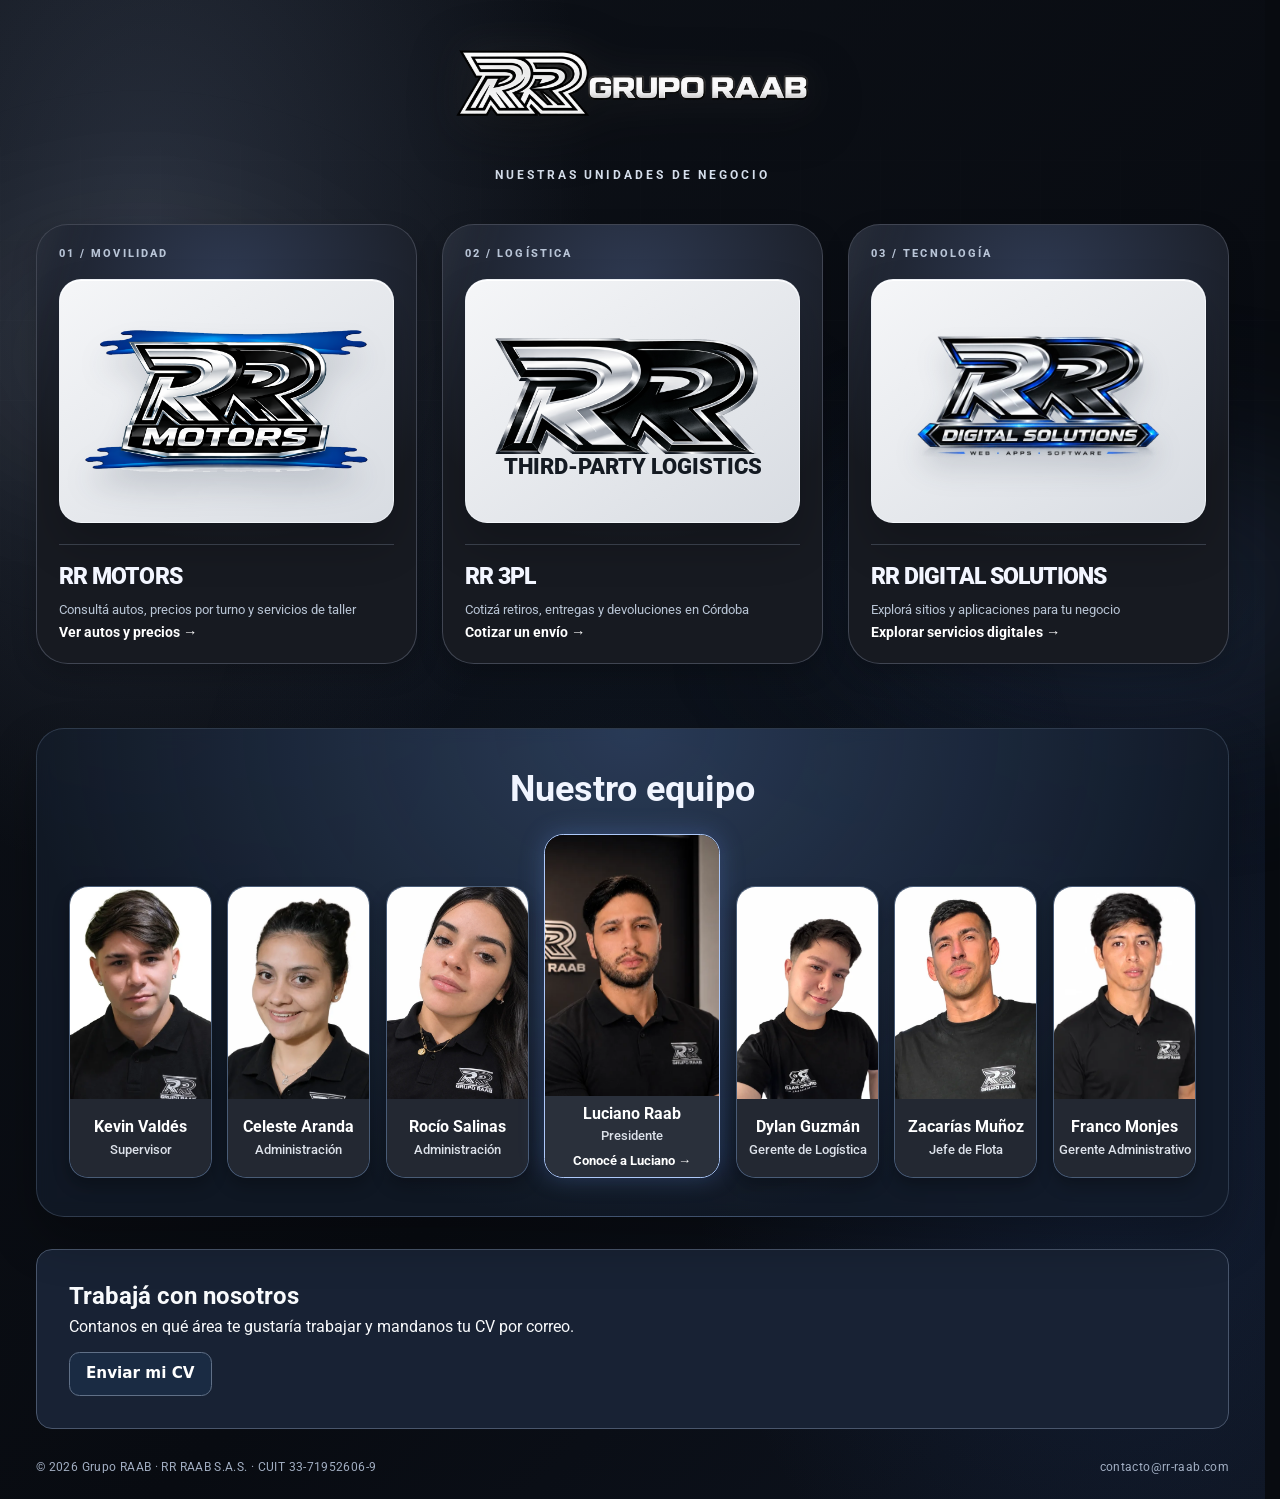
==== commit e10070da: "Ajusta la portada, el perfil y el regreso desde WhatsApp" ====
--- a/index.html
+++ b/index.html
@@ -17,7 +17,7 @@
     try {
       if (!location.hash && !matchMedia('(prefers-reduced-motion: reduce)').matches && !sessionStorage.getItem('rr_intro_seen')) {
         document.documentElement.classList.add('rr-preintro');
-        window.rrIntroFallback = setTimeout(() => document.documentElement.classList.remove('rr-preintro'), 5000);
+        window.rrIntroFallback = setTimeout(() => document.documentElement.classList.remove('rr-preintro'), 1500);
       }
     } catch {}
   </script>
@@ -51,7 +51,7 @@
       <a class="choice-card motors" href="motors/" aria-label="Entrar al sitio de RR Motors">
         <span class="choice-number">01 / MOVILIDAD</span>
         <div class="logo-area"><img src="assets/rr-motors-transparent.png" alt="RR Motors"></div>
-        <div class="choice-bottom"><div><h2>RR MOTORS</h2><p>Consultá autos, precios por turno y servicios de taller</p><span class="choice-action">Ver autos y precios →</span></div><span class="arrow" aria-hidden="true">↗</span></div>
+        <div class="choice-bottom"><div><h2>RR MOTORS</h2><p>Consultá autos, precios por turno y servicios de taller</p><span class="choice-action">Ver autos y precios →</span></div></div>
       </a>
       <a class="choice-card logistica" href="logistica/" aria-label="Entrar al sitio de RR Third-Party Logistics">
         <span class="choice-number">02 / LOGÍSTICA</span>
@@ -61,12 +61,12 @@
             <span>THIRD-PARTY LOGISTICS</span>
           </div>
         </div>
-        <div class="choice-bottom"><div><h2>RR 3PL</h2><p>Cotizá retiros, entregas y devoluciones en Córdoba</p><span class="choice-action">Cotizar un envío →</span></div><span class="arrow" aria-hidden="true">↗</span></div>
+        <div class="choice-bottom"><div><h2>RR 3PL</h2><p>Cotizá retiros, entregas y devoluciones en Córdoba</p><span class="choice-action">Cotizar un envío →</span></div></div>
       </a>
       <a class="choice-card digital" href="digital/" aria-label="Entrar al sitio de RR Digital Solutions">
         <span class="choice-number">03 / TECNOLOGÍA</span>
         <div class="logo-area"><img src="assets/rr-digital-transparent.webp" width="720" height="464" alt="RR Digital Solutions"></div>
-        <div class="choice-bottom"><div><h2>RR DIGITAL SOLUTIONS</h2><p>Explorá sitios y aplicaciones para tu negocio</p><span class="choice-action">Explorar servicios digitales →</span></div><span class="arrow" aria-hidden="true">↗</span></div>
+        <div class="choice-bottom"><div><h2>RR DIGITAL SOLUTIONS</h2><p>Explorá sitios y aplicaciones para tu negocio</p><span class="choice-action">Explorar servicios digitales →</span></div></div>
       </a>
     </nav>
     <section class="portal-team" aria-labelledby="team-title">
--- a/portal.css
+++ b/portal.css
@@ -168,6 +168,7 @@
 
 .team-person img {
   width: 100%;
+  height: auto;
   aspect-ratio: 3 / 4;
   object-fit: cover;
   object-position: center top;
@@ -216,7 +217,7 @@
 .team-person--kevin { --portrait-position: center top; }
 .team-person--celeste { --portrait-position: center 35%; }
 .team-person--luciano { --portrait-position: 63% center; }
-.team-person--dylan img { scale: -1 1; }
+
 
 .team-person figcaption {
   display: grid;
@@ -247,7 +248,7 @@
     gap: 12px;
   }
   .team-person { display: flex; flex-direction: column; border-radius: 14px; }
-  .team-person img { display: block; aspect-ratio: 4 / 5; object-position: center top; }
+  .team-person img { display: block; aspect-ratio: 1; object-position: var(--portrait-position, center top); }
   .team-person figcaption { flex: 1; min-height: 65px; padding: 10px 5px; }
   .team-person--luciano {
     grid-area: luciano;
@@ -255,7 +256,7 @@
     grid-template-columns: minmax(0, 45%) minmax(0, 1fr);
     align-items: stretch;
   }
-  .team-person--luciano img { aspect-ratio: 1; }
+  .team-person--luciano .profile-link { align-self: center; }
   .team-person--luciano figcaption { text-align: left; padding: 16px; }
   .team-person--luciano strong { font-size: clamp(1.05rem, 4vw, 1.65rem); }
   .team-person--rocio { grid-area: rocio; }
@@ -427,3 +428,18 @@
 .choice-bottom > div { display: grid; gap: .35rem; }
 .choice-action { color: #fff; font-size: .9rem; font-weight: 700; }
 .team-profile-action { display: block; margin-top: .25rem; font-size: .82rem; }
+
+.choice-bottom > div { height: 100%; grid-template-rows: auto 1fr auto; }
+.choice-card { grid-template-rows: auto auto 1fr; }
+.team-person figcaption { background: #232832; }
+.team-person--luciano figcaption { background: #2a303b; }
+.team-person figcaption span { color: #dce1e9; }
+@media (max-width: 820px) {
+  .team-person:not(.team-person--luciano) figcaption { min-height: 76px; }
+  .team-person--kevin { --portrait-position: center 18%; }
+  .team-person--celeste { --portrait-position: center 21%; }
+  .team-person--franco { --portrait-position: center 20%; }
+  .team-person--zacarias { --portrait-position: center 18%; }
+  .team-person--dylan { --portrait-position: center 20%; }
+  .team-person--rocio { --portrait-position: center 13%; }
+}
--- a/consultation-dialog.css
+++ b/consultation-dialog.css
@@ -74,3 +74,6 @@
   outline: 3px solid #4b79c1;
   outline-offset: 2px;
 }
+
+.consultation-dialog { scroll-padding-block: 4.5rem 1rem; }
+.consultation-dialog :is(input, select, textarea, button) { scroll-margin-block: .75rem; }
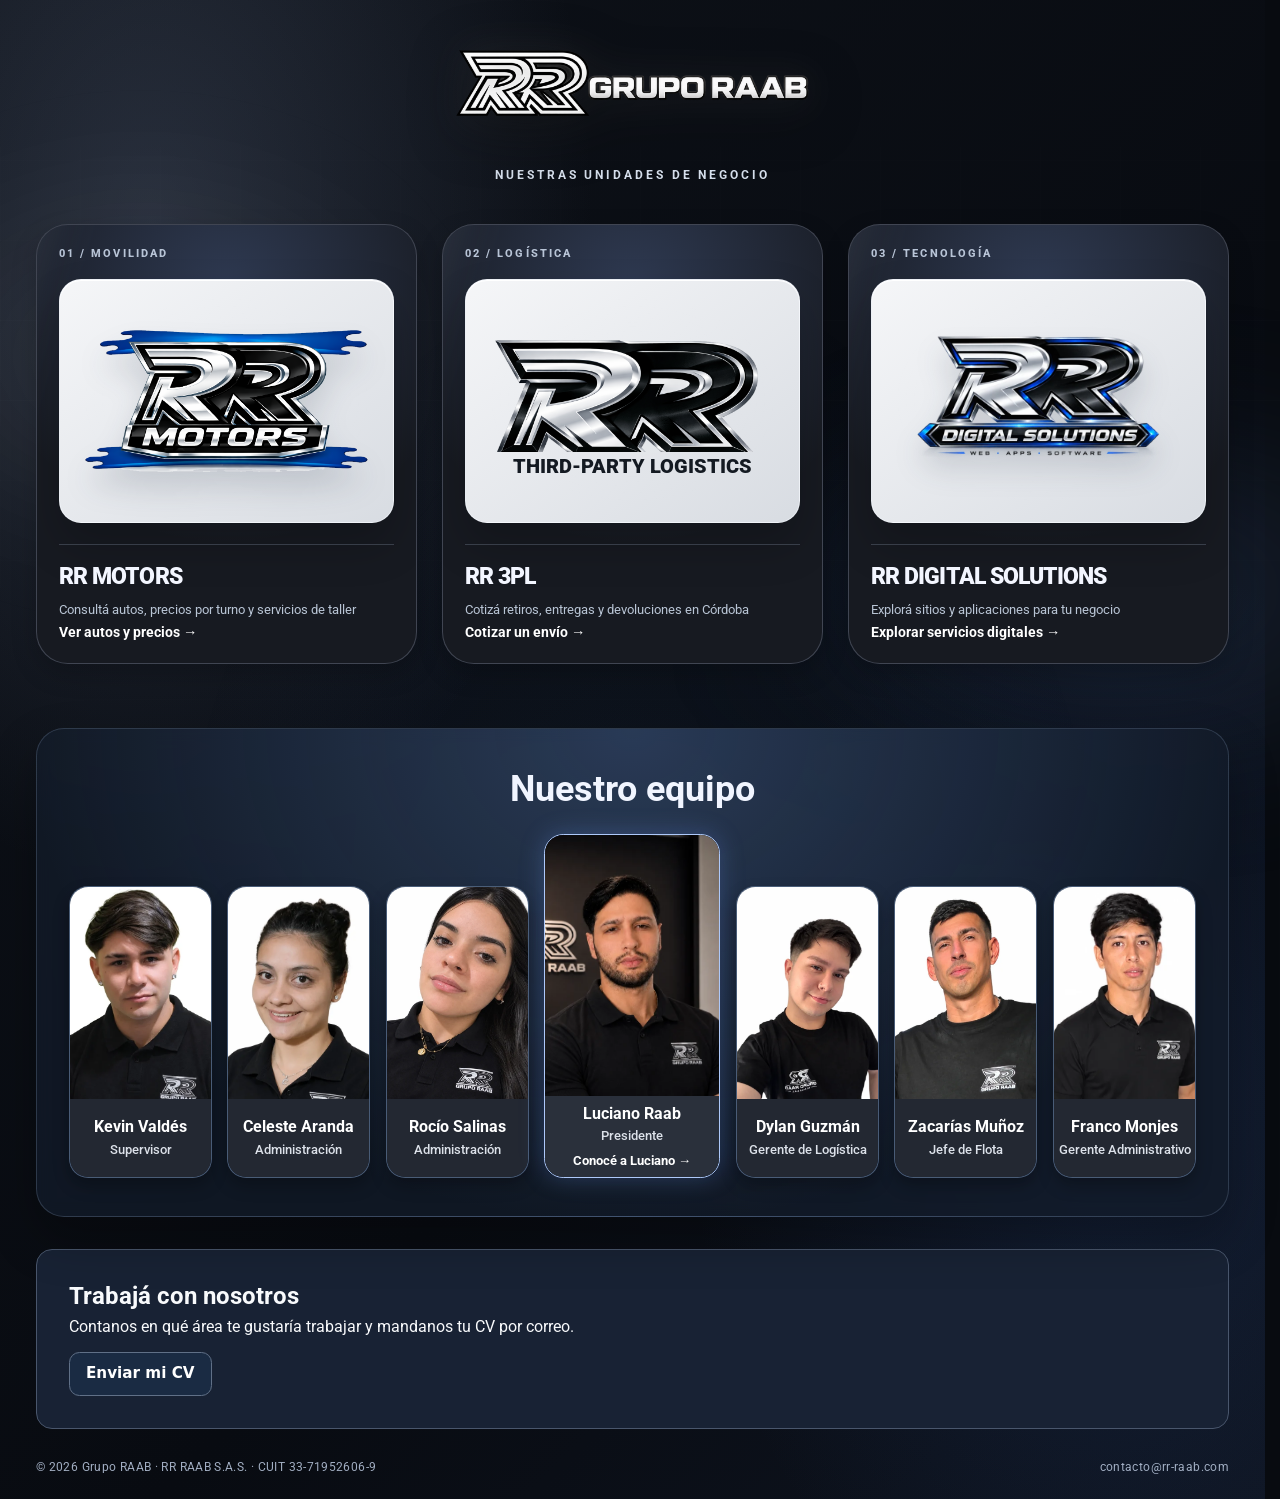
==== commit e0f522b6: "Corrige el logo de RR Logística y extiende la intro" ====
--- a/index.html
+++ b/index.html
@@ -17,7 +17,7 @@
     try {
       if (!location.hash && !matchMedia('(prefers-reduced-motion: reduce)').matches && !sessionStorage.getItem('rr_intro_seen')) {
         document.documentElement.classList.add('rr-preintro');
-        window.rrIntroFallback = setTimeout(() => document.documentElement.classList.remove('rr-preintro'), 1500);
+        window.rrIntroFallback = setTimeout(() => document.documentElement.classList.remove('rr-preintro'), 2300);
       }
     } catch {}
   </script>
--- a/portal.css
+++ b/portal.css
@@ -92,7 +92,7 @@
 
 .intro-skip {position:absolute;z-index:2;bottom:25px;right:clamp(15px,4vw,50px);padding:12px 18px;border-radius:999px;border:1px solid rgba(255,255,255,.22);background:rgba(255,255,255,.055);color:#ccd5e2;font:700 12px Roboto,Arial,sans-serif;letter-spacing:.04em;backdrop-filter:blur(8px);cursor:pointer}
 .intro-skip:hover,.intro-skip:focus-visible {background:rgba(255,255,255,.15);color:white}
-.rr-intro-complete .intro-scene {display:flex;animation:rrIntroFade .3s both;pointer-events:none}
+.rr-intro-complete .intro-scene {display:flex;animation:rrIntroFade .4s both;pointer-events:none}
 .choice-card {transition:transform .5s cubic-bezier(.2,.8,.2,1),box-shadow .45s,border-color .45s,background .45s}
 .choice-card .logo-area img {transition:transform .55s cubic-bezier(.2,.8,.2,1)}
 .choice-card:focus-visible {outline:3px solid #a8c5ff}
@@ -297,7 +297,7 @@
 }
 
 .logistics-emblem {
-  aspect-ratio: 996 / 440;
+  aspect-ratio: 996 / 425;
   overflow: hidden;
 }
 
@@ -309,10 +309,17 @@
   filter: none;
 }
 
+.logistica .logistics-emblem img,
+.logistica:hover .logistics-emblem img {
+  transform: none;
+}
+
 .logistics-lockup span {
   display: block;
   color: #141a22;
-  font-size: 7.3cqw;
+  font-size: 6.85cqw;
+  line-height: 1.12;
+  margin-block-start: .18em;
   font-weight: 900;
   white-space: nowrap;
 }
@@ -368,12 +375,12 @@
   background: linear-gradient(115deg, transparent 36%, #e2efff85 50%, transparent 64%);
   mask: url("assets/grupo-raab-logo.png") right 46% / 162.56% auto no-repeat;
   background-size: 260% 100%;
-  animation: intro-sheen .42s .44s ease both;
+  animation: intro-sheen .65s .78s ease both;
 }
 .intro-scene { background: radial-gradient(ellipse at center, #253149, #0b1019 52%, #07090e); }
 @media (prefers-reduced-motion: no-preference) {
-  .intro-mark { animation: intro-arrival .34s ease-out both; }
-  .intro-lockup { animation: intro-arrival .35s .28s ease-out both; }
+  .intro-mark { animation: intro-arrival .5s ease-out both; }
+  .intro-lockup { animation: intro-arrival .45s .49s ease-out both; }
 }
 @keyframes intro-arrival {
   from { opacity: 0; transform: translateY(12px) scale(.96); }
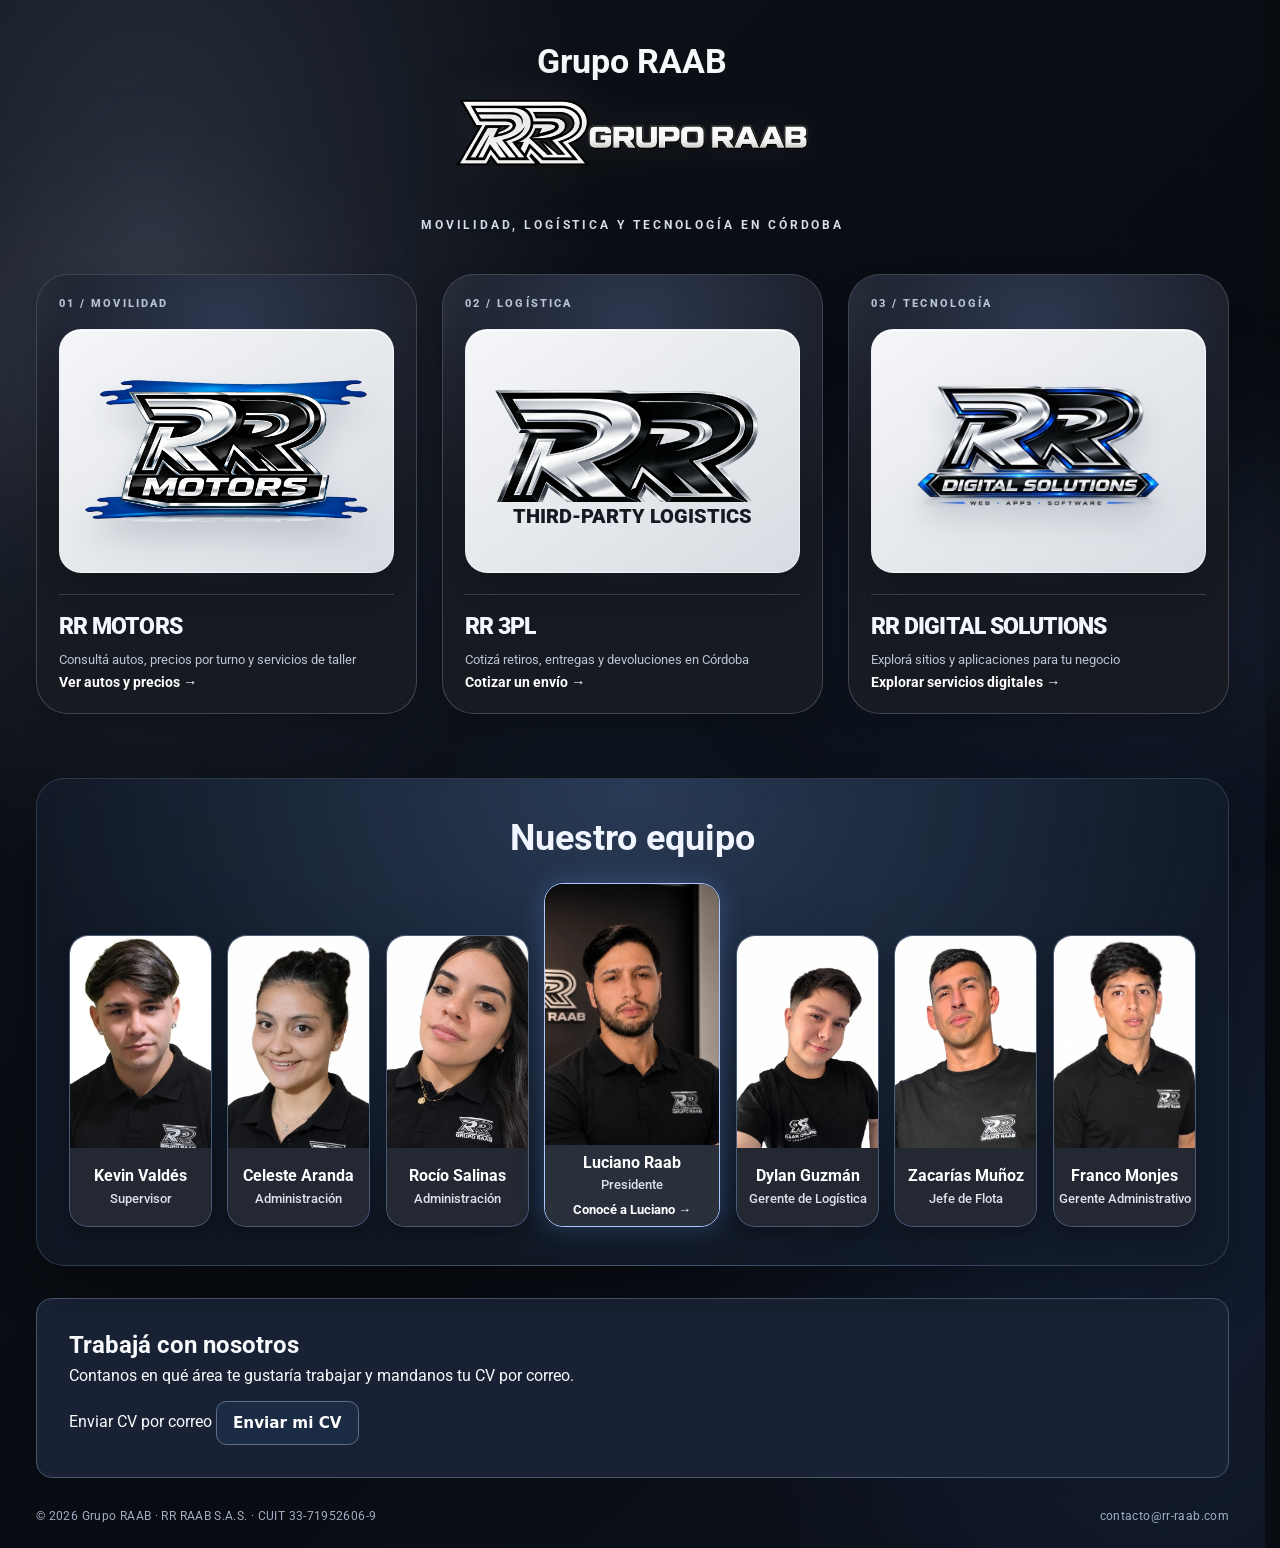
==== commit fe077539: "Refuerza formularios y añade el comparador de flota" ====
--- a/index.html
+++ b/index.html
@@ -26,8 +26,9 @@
   <meta property="og:site_name" content="Grupo RAAB"><meta property="og:title" content="Grupo RAAB en Córdoba | Alquiler de autos, logística y software">
   <meta property="og:description" content="RR Motors · RR Third-Party Logistics · RR Digital Solutions">
   <meta property="og:url" content="https://rr-raab.com/"><meta property="og:image" content="https://rr-raab.com/assets/grupo-raab-logo.png">
-  <script type="application/ld+json">{"@context":"https://schema.org","@type":"Organization","name":"Grupo RAAB","url":"https://rr-raab.com/","logo":"https://rr-raab.com/assets/grupo-raab-logo.png","subOrganization":[{"@type":"Organization","name":"RR Motors","url":"https://rr-raab.com/motors/"},{"@type":"Organization","name":"RR Third-Party Logistics","url":"https://rr-raab.com/logistica/"},{"@type":"Organization","name":"RR Digital Solutions","url":"https://rr-raab.com/digital/"}]}</script>
+  <script type="application/ld+json">{"@context":"https://schema.org","@type":"Organization","name":"Grupo RAAB","url":"https://rr-raab.com/","logo":"https://rr-raab.com/assets/grupo-raab-logo.png","subOrganization":[{"@type":"Organization","name":"RR Motors","url":"https://rr-raab.com/motors/"},{"@type":"Organization","name":"RR Third-Party Logistics","url":"https://rr-raab.com/logistica/"},{"@type":"Organization","name":"RR Digital Solutions","url":"https://rr-raab.com/digital/"}],"@id":"https://rr-raab.com/#organizacion"}</script>
   <link rel="stylesheet" href="consultation-dialog.css">
+  <script src="consultation-submit.js" defer></script>
   <script src="consultation-dialog.js" defer></script>
   <script src="careers.js" defer></script>
 </head>
@@ -43,9 +44,9 @@
   </div>
   <div class="ambient" aria-hidden="true"></div><div class="cursor-light" aria-hidden="true"></div>
   <main class="portal">
-    <div class="portal-heading"><h1 class="sr-only">Grupo RAAB</h1>
-      <img src="assets/grupo-raab-logo.png" alt="GRUPO RAAB" class="group-logo">
-      <p>Nuestras unidades de negocio</p>
+    <div class="portal-heading"><h1 class="portal-title">Grupo RAAB</h1>
+      <img src="assets/grupo-raab-logo.png" alt="" class="group-logo">
+      <p>Movilidad, logística y tecnología en Córdoba</p>
     </div>
     <nav class="choices" aria-label="Unidades de negocio de Grupo RAAB">
       <a class="choice-card motors" href="motors/" aria-label="Entrar al sitio de RR Motors">
@@ -107,7 +108,8 @@
         <h2 id="careers-title">Trabajá con nosotros</h2>
         <p>Contanos en qué área te gustaría trabajar y mandanos tu CV por correo.</p>
       </div>
-      <form class="careers-form" id="careersForm" data-dialog-title="Enviar mi CV" action="mailto:contacto@rr-raab.com" method="post" enctype="text/plain">
+      <a href="mailto:contacto@rr-raab.com">Enviar CV por correo</a>
+      <form class="careers-form" id="careersForm" data-dialog-title="Enviar mi CV" action="mailto:contacto@rr-raab.com" method="post" enctype="text/plain" hidden>
         <label>Nombre y apellido <input name="nombre" autocomplete="name" maxlength="100" required></label>
         <label>Área de interés
           <select name="area" required>
--- a/portal.css
+++ b/portal.css
@@ -450,3 +450,5 @@
   .team-person--dylan { --portrait-position: center 20%; }
   .team-person--rocio { --portrait-position: center 13%; }
 }
+
+.portal-title { margin: .4rem 0 .25rem; font-size: clamp(1.4rem, 4vw, 2.1rem); }
--- a/consultation-dialog.css
+++ b/consultation-dialog.css
@@ -77,3 +77,11 @@
 
 .consultation-dialog { scroll-padding-block: 4.5rem 1rem; }
 .consultation-dialog :is(input, select, textarea, button) { scroll-margin-block: .75rem; }
+
+form[data-dialog-title][hidden] { display: none !important; }
+:root { --header-clearance: 6rem; --control-focus: #4b79c1; }
+:where(a, button, input, select, textarea):focus-visible {
+  outline: 2px solid var(--control-focus);
+  outline-offset: 3px;
+}
+main :where(section[id], article[id]) { scroll-margin-block-start: var(--header-clearance); }
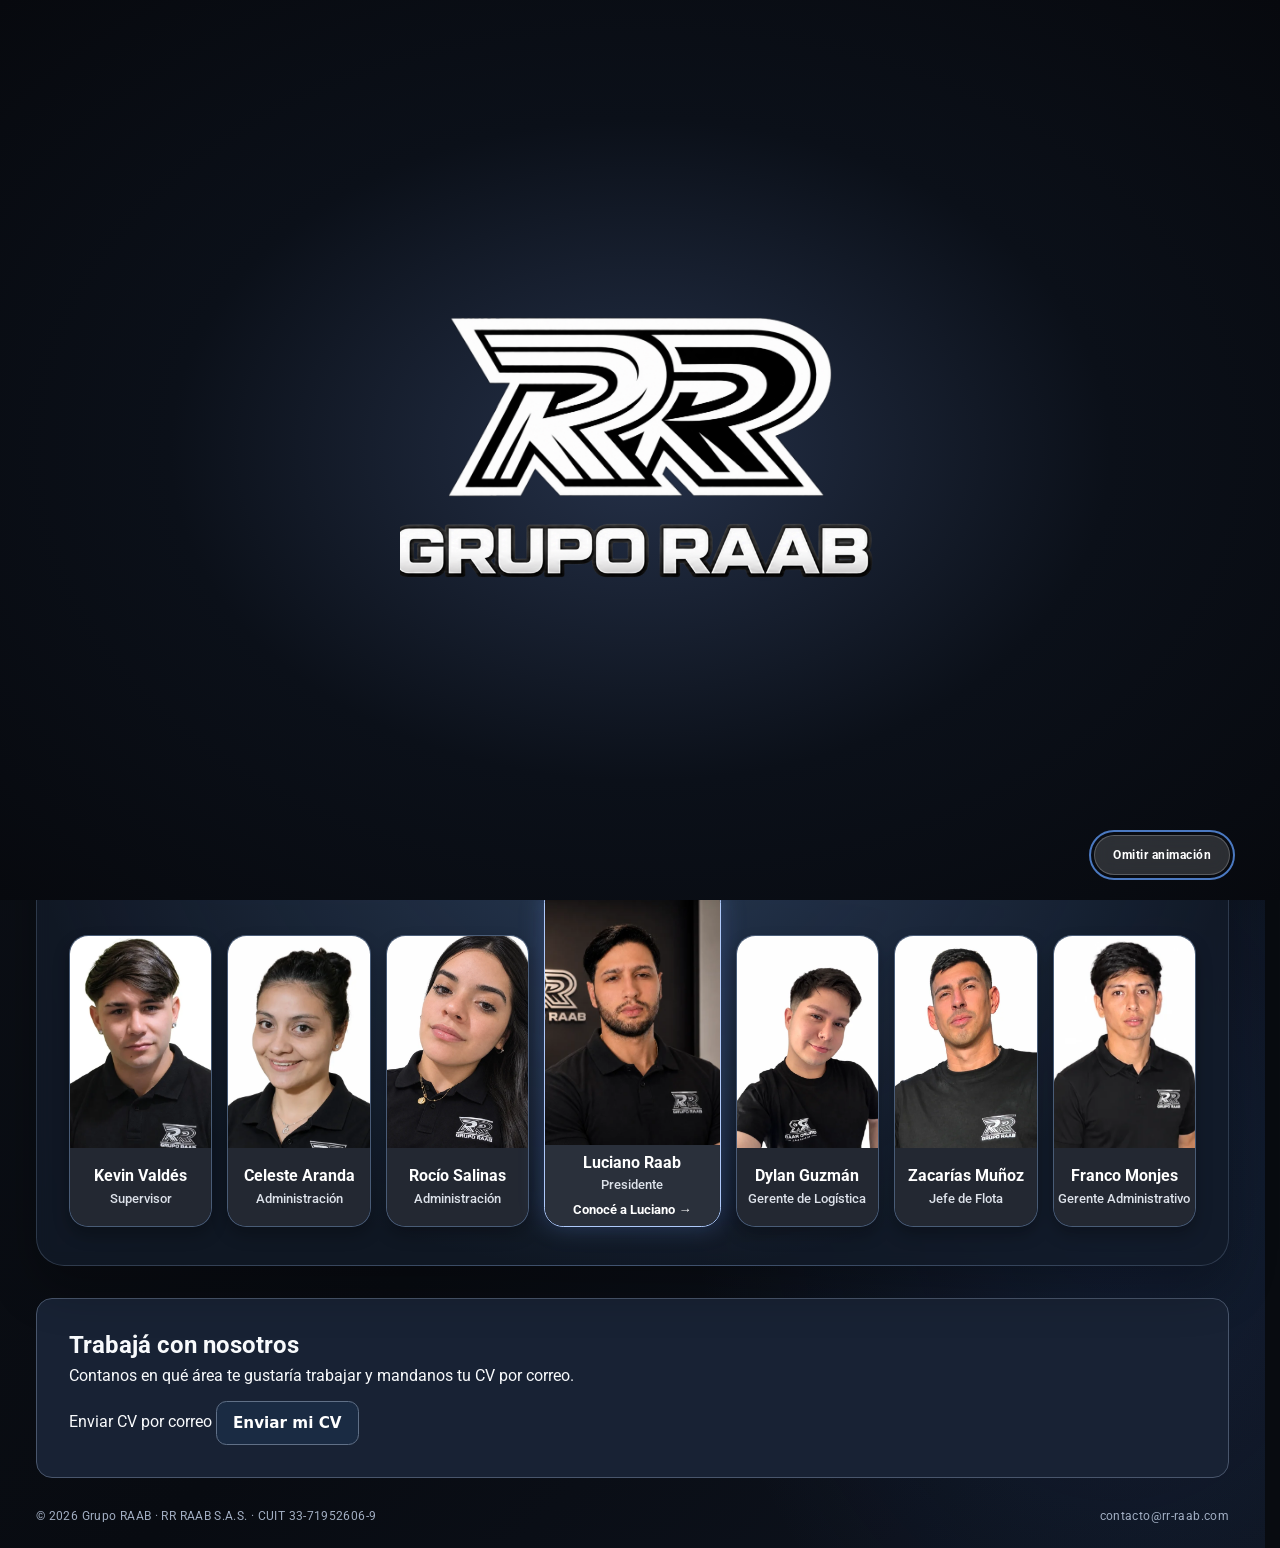
==== commit cbe45b05: "Show complete RR 3PL emblem in portal card" ====
--- a/index.html
+++ b/index.html
@@ -58,7 +58,7 @@
         <span class="choice-number">02 / LOGÍSTICA</span>
         <div class="logo-area">
           <div class="logistics-lockup" aria-hidden="true">
-            <div class="logistics-emblem"><img src="assets/rr-3pl-transparent.png" alt="Emblema de RR Third-Party Logistics"></div>
+            <img class="logistics-emblem" src="assets/rr-3pl-emblema.webp" width="996" height="425" alt="">
             <span>THIRD-PARTY LOGISTICS</span>
           </div>
         </div>
--- a/portal.css
+++ b/portal.css
@@ -296,24 +296,6 @@
   container-type: inline-size;
 }
 
-.logistics-emblem {
-  aspect-ratio: 996 / 425;
-  overflow: hidden;
-}
-
-.logistica .logistics-emblem img {
-  display: block;
-  width: 100%;
-  height: auto;
-  max-height: none;
-  filter: none;
-}
-
-.logistica .logistics-emblem img,
-.logistica:hover .logistics-emblem img {
-  transform: none;
-}
-
 .logistics-lockup span {
   display: block;
   color: #141a22;
@@ -452,3 +434,13 @@
 }
 
 .portal-title { margin: .4rem 0 .25rem; font-size: clamp(1.4rem, 4vw, 2.1rem); }
+
+.choice-card .logistics-lockup .logistics-emblem {
+  display: block;
+  width: 100%;
+  height: auto;
+  max-width: none;
+  max-height: none;
+  filter: none;
+  transform: none;
+}
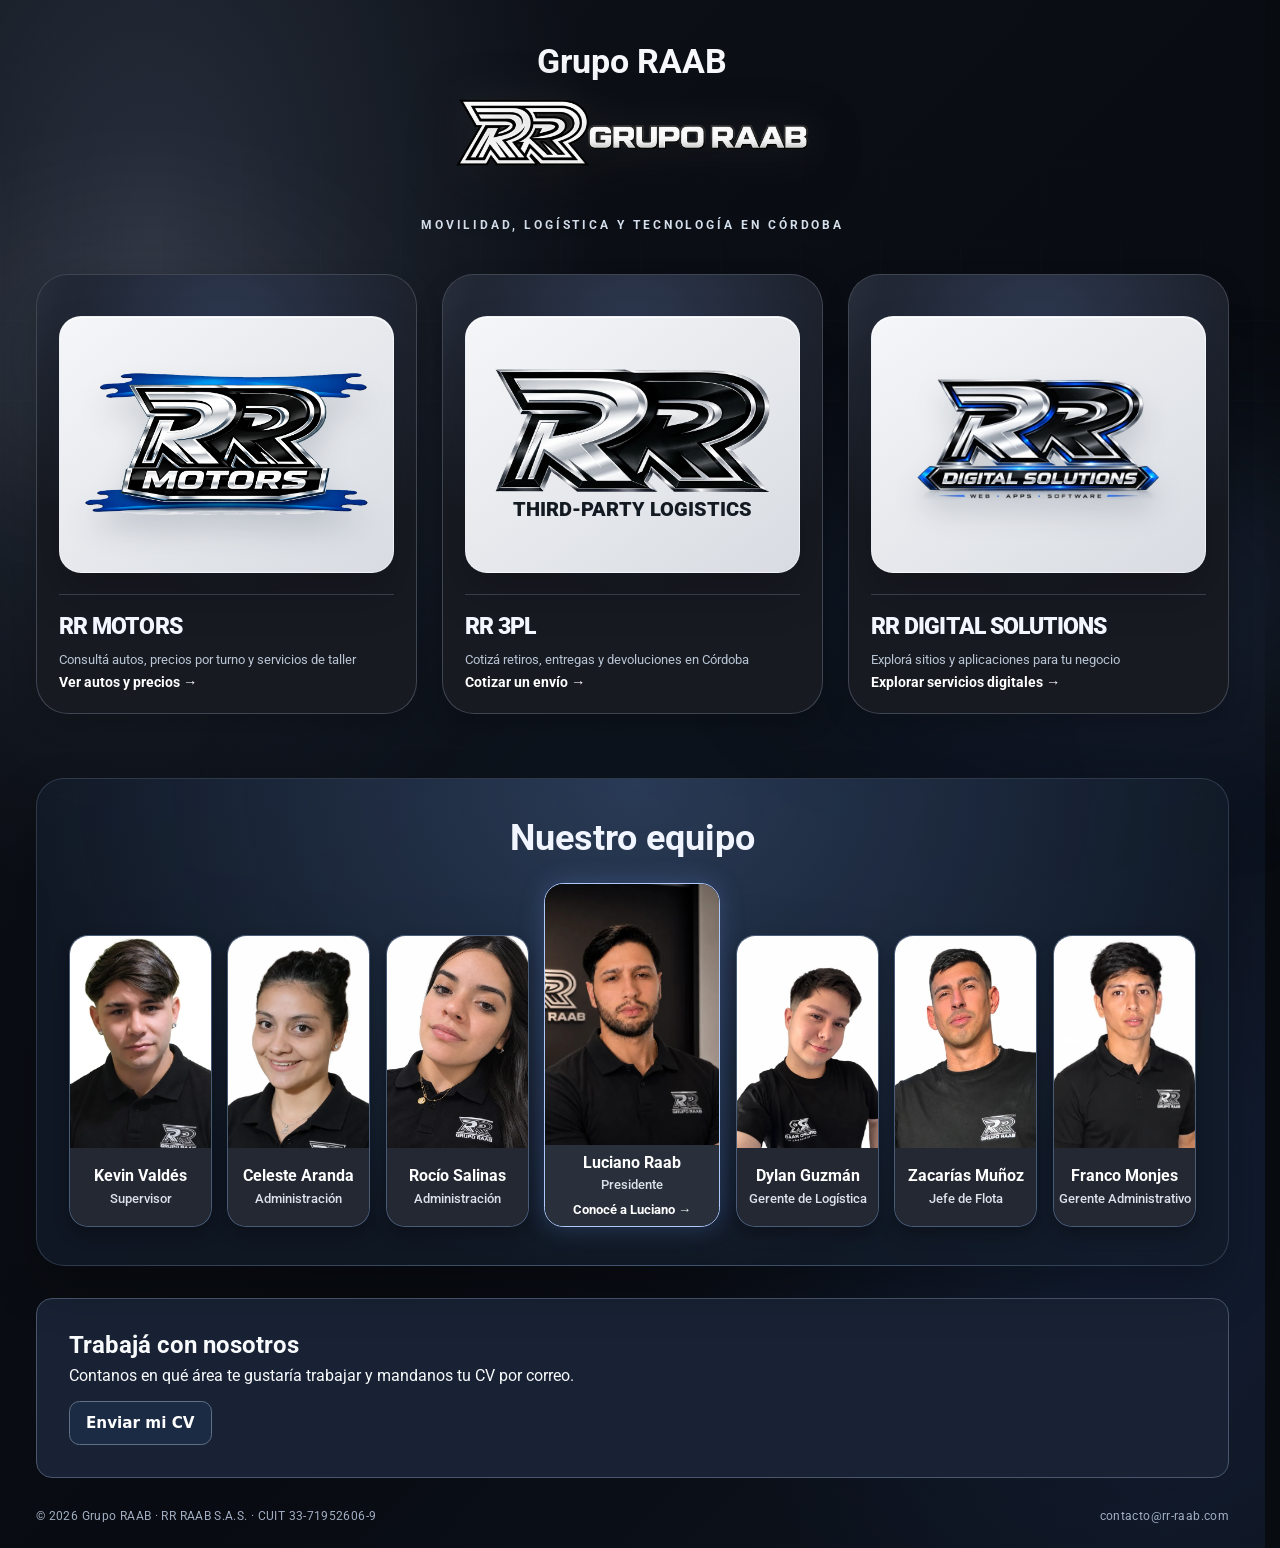
==== commit 3c952a6f: "Improve Grupo RAAB consultation paths and centralize fleet pricing" ====
--- a/index.html
+++ b/index.html
@@ -9,7 +9,6 @@
   <meta name="robots" content="index,follow,max-image-preview:large">
   <link rel="canonical" href="https://rr-raab.com/">
   <link rel="icon" href="assets/favicon.svg" type="image/svg+xml">
-  <link rel="preload" as="image" href="assets/grupo-raab-logo.png">
   <link rel="preconnect" href="https://fonts.googleapis.com">
   <link rel="preconnect" href="https://fonts.gstatic.com" crossorigin>
   <link href="https://fonts.googleapis.com/css2?family=Roboto:wght@400;500;600;700;800;900&display=swap" rel="stylesheet">
@@ -26,7 +25,7 @@
   <meta property="og:site_name" content="Grupo RAAB"><meta property="og:title" content="Grupo RAAB en Córdoba | Alquiler de autos, logística y software">
   <meta property="og:description" content="RR Motors · RR Third-Party Logistics · RR Digital Solutions">
   <meta property="og:url" content="https://rr-raab.com/"><meta property="og:image" content="https://rr-raab.com/assets/grupo-raab-logo.png">
-  <script type="application/ld+json">{"@context":"https://schema.org","@type":"Organization","name":"Grupo RAAB","url":"https://rr-raab.com/","logo":"https://rr-raab.com/assets/grupo-raab-logo.png","subOrganization":[{"@type":"Organization","name":"RR Motors","url":"https://rr-raab.com/motors/"},{"@type":"Organization","name":"RR Third-Party Logistics","url":"https://rr-raab.com/logistica/"},{"@type":"Organization","name":"RR Digital Solutions","url":"https://rr-raab.com/digital/"}],"@id":"https://rr-raab.com/#organizacion"}</script>
+  <script type="application/ld+json">{"@context":"https://schema.org","@type":"Organization","@id":"https://rr-raab.com/#organizacion","name":"Grupo RAAB","url":"https://rr-raab.com/","logo":"https://rr-raab.com/assets/grupo-raab-logo.png","subOrganization":[{"@type":"Organization","@id":"https://rr-raab.com/#organizacion","name":"RR Motors","url":"https://rr-raab.com/motors/"},{"@type":"Organization","@id":"https://rr-raab.com/#organizacion","name":"RR Third-Party Logistics","url":"https://rr-raab.com/logistica/"},{"@type":"Organization","@id":"https://rr-raab.com/#organizacion","name":"RR Digital Solutions","url":"https://rr-raab.com/digital/"}],"@id":"https://rr-raab.com/#organizacion"}</script>
   <link rel="stylesheet" href="consultation-dialog.css">
   <script src="consultation-submit.js" defer></script>
   <script src="consultation-dialog.js" defer></script>
@@ -50,12 +49,12 @@
     </div>
     <nav class="choices" aria-label="Unidades de negocio de Grupo RAAB">
       <a class="choice-card motors" href="motors/" aria-label="Entrar al sitio de RR Motors">
-        <span class="choice-number">01 / MOVILIDAD</span>
+
         <div class="logo-area"><img src="assets/rr-motors-transparent.png" alt="RR Motors"></div>
         <div class="choice-bottom"><div><h2>RR MOTORS</h2><p>Consultá autos, precios por turno y servicios de taller</p><span class="choice-action">Ver autos y precios →</span></div></div>
       </a>
       <a class="choice-card logistica" href="logistica/" aria-label="Entrar al sitio de RR Third-Party Logistics">
-        <span class="choice-number">02 / LOGÍSTICA</span>
+
         <div class="logo-area">
           <div class="logistics-lockup" aria-hidden="true">
             <img class="logistics-emblem" src="assets/rr-3pl-emblema.webp" width="996" height="425" alt="">
@@ -65,7 +64,7 @@
         <div class="choice-bottom"><div><h2>RR 3PL</h2><p>Cotizá retiros, entregas y devoluciones en Córdoba</p><span class="choice-action">Cotizar un envío →</span></div></div>
       </a>
       <a class="choice-card digital" href="digital/" aria-label="Entrar al sitio de RR Digital Solutions">
-        <span class="choice-number">03 / TECNOLOGÍA</span>
+
         <div class="logo-area"><img src="assets/rr-digital-transparent.webp" width="720" height="464" alt="RR Digital Solutions"></div>
         <div class="choice-bottom"><div><h2>RR DIGITAL SOLUTIONS</h2><p>Explorá sitios y aplicaciones para tu negocio</p><span class="choice-action">Explorar servicios digitales →</span></div></div>
       </a>
@@ -73,18 +72,6 @@
     <section class="portal-team" aria-labelledby="team-title">
       <h2 id="team-title">Nuestro equipo</h2>
       <div class="team-grid">
-        <figure class="team-person team-person--kevin" style="--step:6">
-          <img src="assets/equipo/kevin.webp" width="423" height="760" loading="lazy" alt="Kevin Valdés, supervisor de Grupo RAAB" decoding="async">
-          <figcaption><strong>Kevin Valdés</strong><span>Supervisor</span></figcaption>
-        </figure>
-        <figure class="team-person team-person--celeste" style="--step:4">
-          <img src="assets/equipo/celeste.webp" width="407" height="760" loading="lazy" alt="Celeste Aranda, administración de Grupo RAAB" decoding="async">
-          <figcaption><strong>Celeste Aranda</strong><span>Administración</span></figcaption>
-        </figure>
-        <figure class="team-person team-person--rocio" style="--step:2">
-          <img src="assets/equipo/rocio.webp" width="570" height="760" loading="lazy" alt="Rocío Salinas, administración de Grupo RAAB" decoding="async">
-          <figcaption><strong>Rocío Salinas</strong><span>Administración</span></figcaption>
-        </figure>
         <figure class="team-person team-person--luciano" style="--step:0">
           <a class="profile-link" href="luciano-raab/?intro=lr" aria-label="Conocer a Luciano Raab, fundador y presidente de Grupo RAAB"><img src="assets/equipo/luciano.webp" width="620" height="592" loading="lazy" alt="Luciano Raab, presidente de Grupo RAAB" decoding="async"></a>
           <figcaption><strong><a href="luciano-raab/?intro=lr">Luciano Raab</a></strong><span>Presidente</span><a class="team-profile-action" href="luciano-raab/?intro=lr">Conocé a Luciano →</a></figcaption>
@@ -101,6 +88,18 @@
           <img src="assets/equipo/franco.webp" width="511" height="565" loading="lazy" alt="Franco Monjes, gerente administrativo de Grupo RAAB" decoding="async">
           <figcaption><strong>Franco Monjes</strong><span>Gerente Administrativo</span></figcaption>
         </figure>
+        <figure class="team-person team-person--kevin" style="--step:6">
+          <img src="assets/equipo/kevin.webp" width="423" height="760" loading="lazy" alt="Kevin Valdés, supervisor de Grupo RAAB" decoding="async">
+          <figcaption><strong>Kevin Valdés</strong><span>Supervisor</span></figcaption>
+        </figure>
+        <figure class="team-person team-person--rocio" style="--step:2">
+          <img src="assets/equipo/rocio.webp" width="570" height="760" loading="lazy" alt="Rocío Salinas, administración de Grupo RAAB" decoding="async">
+          <figcaption><strong>Rocío Salinas</strong><span>Administración</span></figcaption>
+        </figure>
+        <figure class="team-person team-person--celeste" style="--step:4">
+          <img src="assets/equipo/celeste.webp" width="407" height="760" loading="lazy" alt="Celeste Aranda, administración de Grupo RAAB" decoding="async">
+          <figcaption><strong>Celeste Aranda</strong><span>Administración</span></figcaption>
+        </figure>
       </div>
     </section>
     <section class="portal-careers" id="sumate" aria-labelledby="careers-title">
@@ -108,7 +107,7 @@
         <h2 id="careers-title">Trabajá con nosotros</h2>
         <p>Contanos en qué área te gustaría trabajar y mandanos tu CV por correo.</p>
       </div>
-      <a href="mailto:contacto@rr-raab.com">Enviar CV por correo</a>
+      <a class="consultation-open consultation-fallback" href="mailto:contacto@rr-raab.com?subject=Postulaci%C3%B3n%20Grupo%20RAAB">Enviar mi CV</a>
       <form class="careers-form" id="careersForm" data-dialog-title="Enviar mi CV" action="mailto:contacto@rr-raab.com" method="post" enctype="text/plain" hidden>
         <label>Nombre y apellido <input name="nombre" autocomplete="name" maxlength="100" required></label>
         <label>Área de interés
--- a/portal.css
+++ b/portal.css
@@ -147,6 +147,7 @@
 .team-grid {
   display: grid;
   grid-template-columns: repeat(3, minmax(0, 1fr)) minmax(0, 1.23fr) repeat(3, minmax(0, 1fr));
+  grid-template-areas: "kevin celeste rocio luciano dylan zacarias franco";
   align-items: end;
   gap: clamp(6px, 1.2vw, 16px);
 }
@@ -243,7 +244,7 @@
 @media (max-width: 820px) {
   .team-grid {
     grid-template-columns: repeat(2, minmax(0, 1fr));
-    grid-template-areas: "luciano luciano" "rocio dylan" "celeste zacarias" "kevin franco";
+    grid-template-areas: "luciano luciano" "dylan zacarias" "franco kevin" "rocio celeste";
     align-items: stretch;
     gap: 12px;
   }
@@ -251,7 +252,6 @@
   .team-person img { display: block; aspect-ratio: 1; object-position: var(--portrait-position, center top); }
   .team-person figcaption { flex: 1; min-height: 65px; padding: 10px 5px; }
   .team-person--luciano {
-    grid-area: luciano;
     display: grid;
     grid-template-columns: minmax(0, 45%) minmax(0, 1fr);
     align-items: stretch;
@@ -259,12 +259,6 @@
   .team-person--luciano .profile-link { align-self: center; }
   .team-person--luciano figcaption { text-align: left; padding: 16px; }
   .team-person--luciano strong { font-size: clamp(1.05rem, 4vw, 1.65rem); }
-  .team-person--rocio { grid-area: rocio; }
-  .team-person--dylan { grid-area: dylan; }
-  .team-person--celeste { grid-area: celeste; }
-  .team-person--zacarias { grid-area: zacarias; }
-  .team-person--kevin { grid-area: kevin; }
-  .team-person--franco { grid-area: franco; }
 }
 
 @media (prefers-reduced-motion: no-preference) {
@@ -444,3 +438,17 @@
   filter: none;
   transform: none;
 }
+
+.team-person--luciano { grid-area: luciano; }
+.team-person--dylan { grid-area: dylan; }
+.team-person--zacarias { grid-area: zacarias; }
+.team-person--franco { grid-area: franco; }
+.team-person--kevin { grid-area: kevin; }
+.team-person--rocio { grid-area: rocio; }
+.team-person--celeste { grid-area: celeste; }
+
+@media (max-width: 940px) {
+  .choice-card { grid-template-rows: 1fr; }
+  .choice-card .logo-area,
+  .choice-card .choice-bottom { grid-row: 1; }
+}
--- a/consultation-dialog.css
+++ b/consultation-dialog.css
@@ -85,3 +85,5 @@
   outline-offset: 3px;
 }
 main :where(section[id], article[id]) { scroll-margin-block-start: var(--header-clearance); }
+
+.consultation-fallback[hidden] { display: none; }
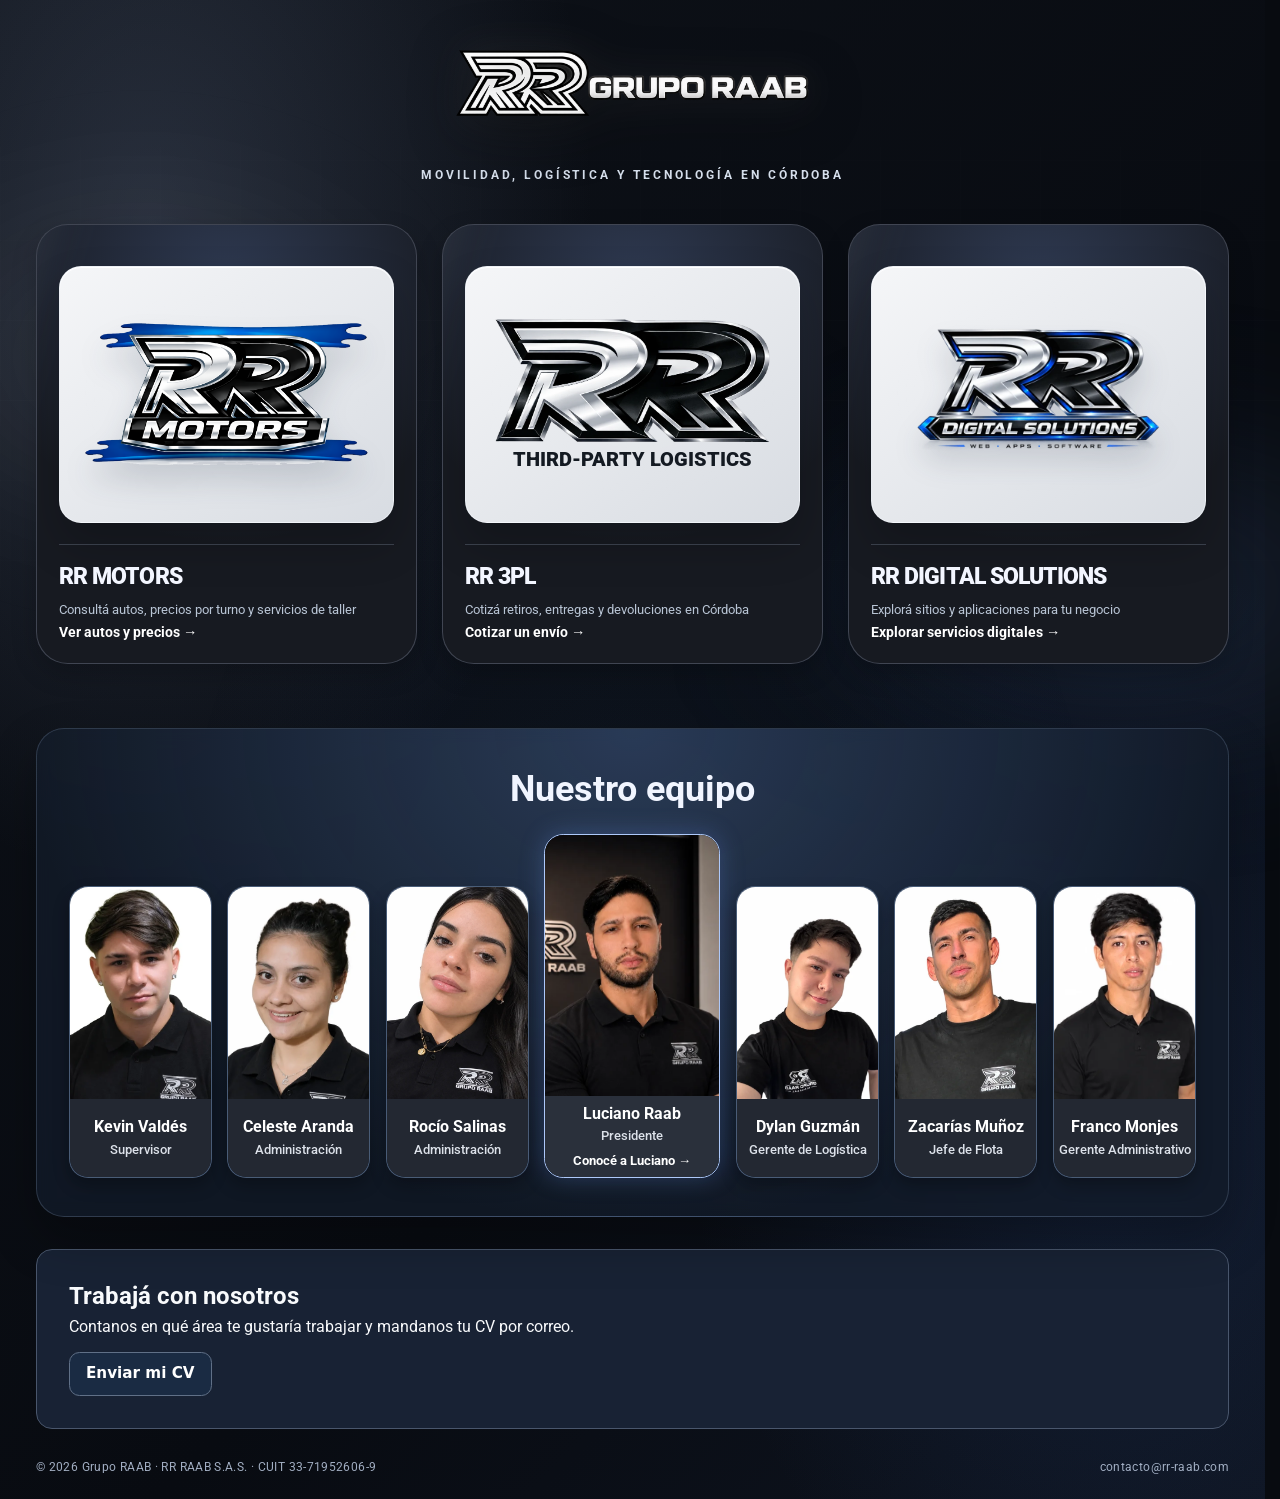
==== commit 54742aa5: "Use Grupo RAAB logo as the homepage heading" ====
--- a/index.html
+++ b/index.html
@@ -43,8 +43,8 @@
   </div>
   <div class="ambient" aria-hidden="true"></div><div class="cursor-light" aria-hidden="true"></div>
   <main class="portal">
-    <div class="portal-heading"><h1 class="portal-title">Grupo RAAB</h1>
-      <img src="assets/grupo-raab-logo.png" alt="" class="group-logo">
+    <div class="portal-heading">
+      <h1 class="portal-title"><img src="assets/grupo-raab-logo.png" alt="Grupo RAAB" class="group-logo"></h1>
       <p>Movilidad, logística y tecnología en Córdoba</p>
     </div>
     <nav class="choices" aria-label="Unidades de negocio de Grupo RAAB">
--- a/portal.css
+++ b/portal.css
@@ -427,7 +427,8 @@
   .team-person--rocio { --portrait-position: center 13%; }
 }
 
-.portal-title { margin: .4rem 0 .25rem; font-size: clamp(1.4rem, 4vw, 2.1rem); }
+.portal-title { margin: 0; }
+.portal-title .group-logo { display: block; }
 
 .choice-card .logistics-lockup .logistics-emblem {
   display: block;
